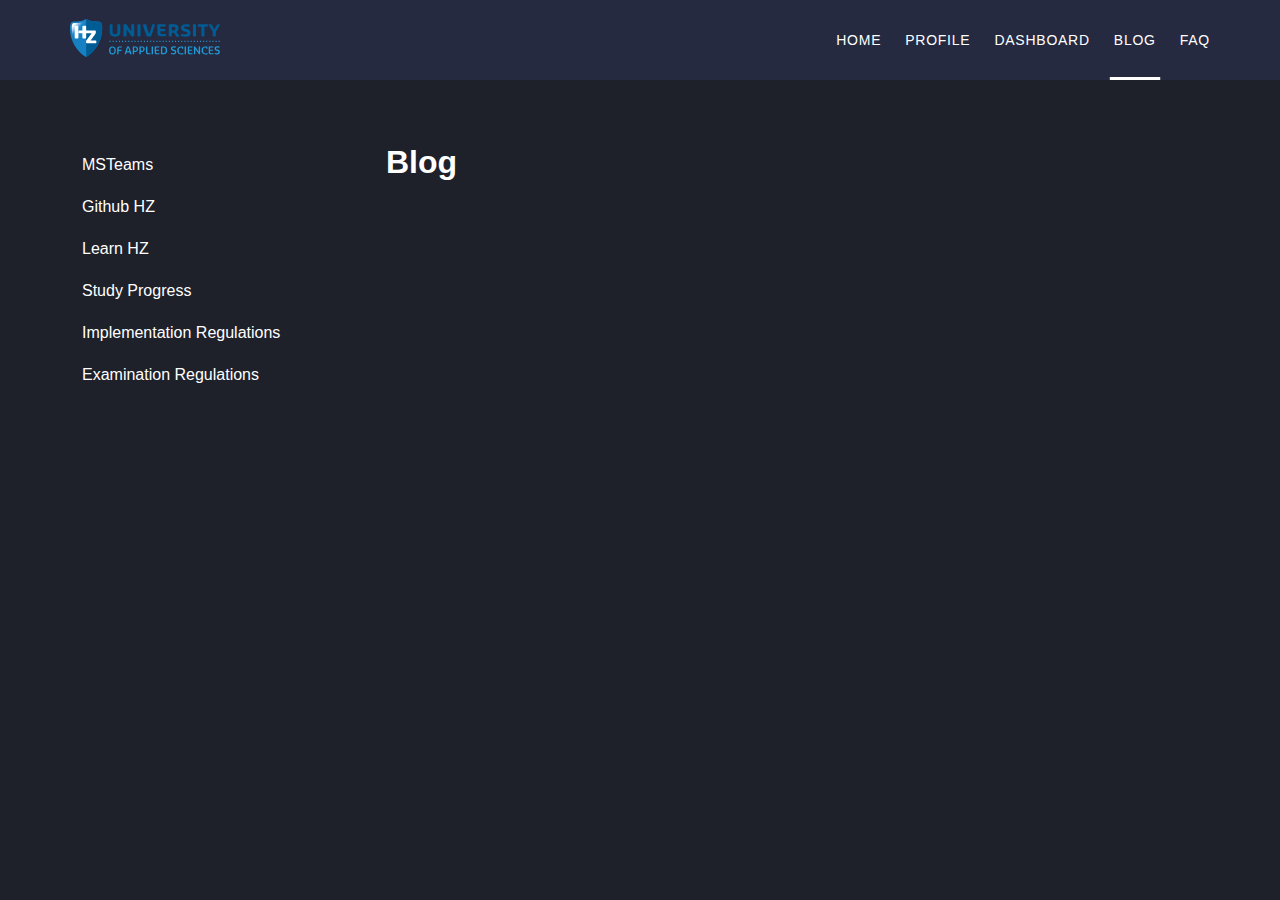
==== blog.html @ b8dc3a99 "Created Sidebar" ====
<!DOCTYPE html>
<html lang="en">
  <head>
    <meta charset="UTF-8" />
    <meta http-equiv="X-UA-Compatible" content="IE=edge" />
    <meta name="viewport" content="width=device-width, initial-scale=1.0" />
    <link rel="stylesheet" href="style.css" />
    <title>Blog</title>
  </head>
  <body>
    <header class="section-header">
      <div class="flex align-center justify-between container">
        <a href="https://hz.nl/" class="logo" target="_blank"
          ><img
            src="./images/hz-logo.svg"
            alt="The logo of HZ university"
            class="logo__image"
        /></a>
        <nav class="nav">
          <ul class="nav__list flex align-center">
            <li class="nav__item">
              <a href="index.html" class="nav__link">Home</a>
            </li>
            <li class="nav__item">
              <a href="profile.html" class="nav__link">Profile</a>
            </li>
            <li class="nav__item">
              <a href="dashboard.html" class="nav__link">Dashboard</a>
            </li>
            <li class="nav__item">
              <a href="#!" class="nav__link current-page">Blog</a>
            </li>
            <li class="nav__item">
              <a href="faq.html" class="nav__link">FAQ</a>
            </li>
          </ul>
        </nav>
      </div>
    </header>
    <div class="container flex martop-header-height medium-gap">
      <main class="section-main">
        <h1>Blog</h1>
      </main>
      <aside class="section-aside">
        <ul class="sidebar">
          <li>
            <a
              href="https://teams.microsoft.com/_?culture=en-us&country=WW&lm=deeplink&lmsrc=homePageWeb&cmpid=WebSignIn#/school/teams-grid/General?ctx=teamsGrid"
              target="_blank"
              class="sidebar__link"
              >MSTeams</a
            >
          </li>
          <li>
            <a
              href="https://github.com/HZ-HBO-ICT"
              target="_blank"
              class="sidebar__link"
              >Github HZ</a
            >
          </li>
          <li>
            <a
              href="https://learn.hz.nl/my/"
              target="_blank"
              class="sidebar__link"
              >Learn HZ</a
            >
          </li>
          <li>
            <a
              href="https://hz.osiris-student.nl/#/home"
              target="_blank"
              class="sidebar__link"
              >Study Progress</a
            >
          </li>
          <li>
            <a
              href="https://glaze-donut-5a5.notion.site/Assignment-Specification-661c5ac5d7494328a58be61d00dd41e4"
              target="_blank"
              class="sidebar__link"
              >Implementation Regulations</a
            >
          </li>
          <li>
            <a
              href="https://hz.nl/uploads/documents/1.4-Over-de-HZ/1.4.3.-Regelingen-en-documenten/EN/6.-Regulations-Study-Programmes/CER-HZ-Bachelor-full-time-2022-2023-DEF-June-13.pdf"
              target="_blank"
              class="sidebar__link"
              >Examination Regulations</a
            >
          </li>
        </ul>
      </aside>
    </div>
  </body>
</html>
---- style.css ----
/* ************************************************* */
/* GENERAL */
/* ************************************************* */
:root {
  --header-height: 8rem;
  --gap-at-the-sides: 4.8rem;
  /* --header-background: hsl(232, 19%, 15%); */
  --body-background: hsl(230, 17%, 14%);
  --header-background: hsl(228, 28%, 20%);
  --text-grayish-blue: hsl(228, 34%, 66%);
  --text-white: hsl(0, 0%, 100%);
}

*,
*::before,
*::after {
  margin: 0;
  padding: 0;
  box-sizing: border-box;
}

html {
  font-size: 62.5%;
}

body {
  font-family: Arial, Helvetica, sans-serif;
  font-size: 1.6rem;
  font-weight: 500;
  background-color: var(--body-background);
  color: var(--text-white);
  min-height: calc(100vh - var(--header-height));
  width: 100%;
  padding: 0 var(--gap-at-the-sides);
}

ul {
  list-style: none;
}

.container {
  width: 100%;
  max-width: 114rem;
  margin: 0 auto;
}

.martop-header-height {
  margin-top: var(--header-height);
  padding-top: 6.4rem;
}

.flex {
  display: flex;
}

.align-center {
  align-items: center;
}

.justify-between {
  justify-content: space-between;
}

.medium-gap {
  gap: 3.6rem;
}

/* ************************************************* */
/* HEADER */
/* ************************************************* */

.section-header {
  width: 100%;
  padding: 0 var(--gap-at-the-sides);
  position: fixed;
  top: 0;
  left: 0;
  z-index: 9999;
  background-color: var(--header-background);
}

/* HZ Logo */
.logo {
  display: inline-block;
  width: 15rem;
}

.logo__image {
  width: 100%;
}

/* Navigation */

.nav__list {
  gap: 2.4rem;
}

/* .nav__item {
  height: 100%;
} */

.nav__link:link,
.nav__link:visited {
  display: inline-block;
  height: var(--header-height);
  text-decoration: none;
  text-transform: uppercase;
  letter-spacing: 0.75px;
  font-size: 1.4rem;
  position: relative;
  color: var(--text-white);
  display: flex;
  align-items: center;
}

.nav__link::before {
  content: "";
  width: 100%;
  height: 3px;
  position: absolute;
  bottom: 0;
  left: 0;
  transform: scaleX(0);
  transition: all 200ms ease-in;
}

.nav__link:hover::before {
  background-color: var(--text-white);
  transform: scaleX(1.2);
}

.nav__link.current-page::before {
  background-color: var(--text-white);
  transform: scaleX(1.2);
}

/* ************************************************* */
/* ASIDE */
/* ************************************************* */

.section-aside {
  flex: 0 0 28rem;
  order: -1;
}

.sidebar {
  display: flex;
  flex-direction: column;
}

.sidebar__link:link,
.sidebar__link:visited {
  display: block;
  position: relative;
  z-index: 10;
  padding: 1.2rem;
  color: var(--text-white);
  text-decoration: none;
  overflow: hidden;
  /* transition: all 0.1s ease-out; */
}

.sidebar__link::before {
  content: "";
  position: absolute;
  z-index: -1;
  top: 0;
  bottom: 0;
  left: 0;
  right: 0;
  background-color: var(--text-white);
  transform: skewX(-15deg) scale(1.2) translateX(-100%);
  transition: all 0.3s ease-in;
}

.sidebar__link:hover::before {
  transform: skewX(-15deg) scale(1.2) translateX(0);
}

.sidebar__link:hover,
.sidebar__link:active {
  color: var(--body-background);
}

/* ************************************************* */
/* MAIN */
/* ************************************************* */

.section-main {
  flex: 1;
}
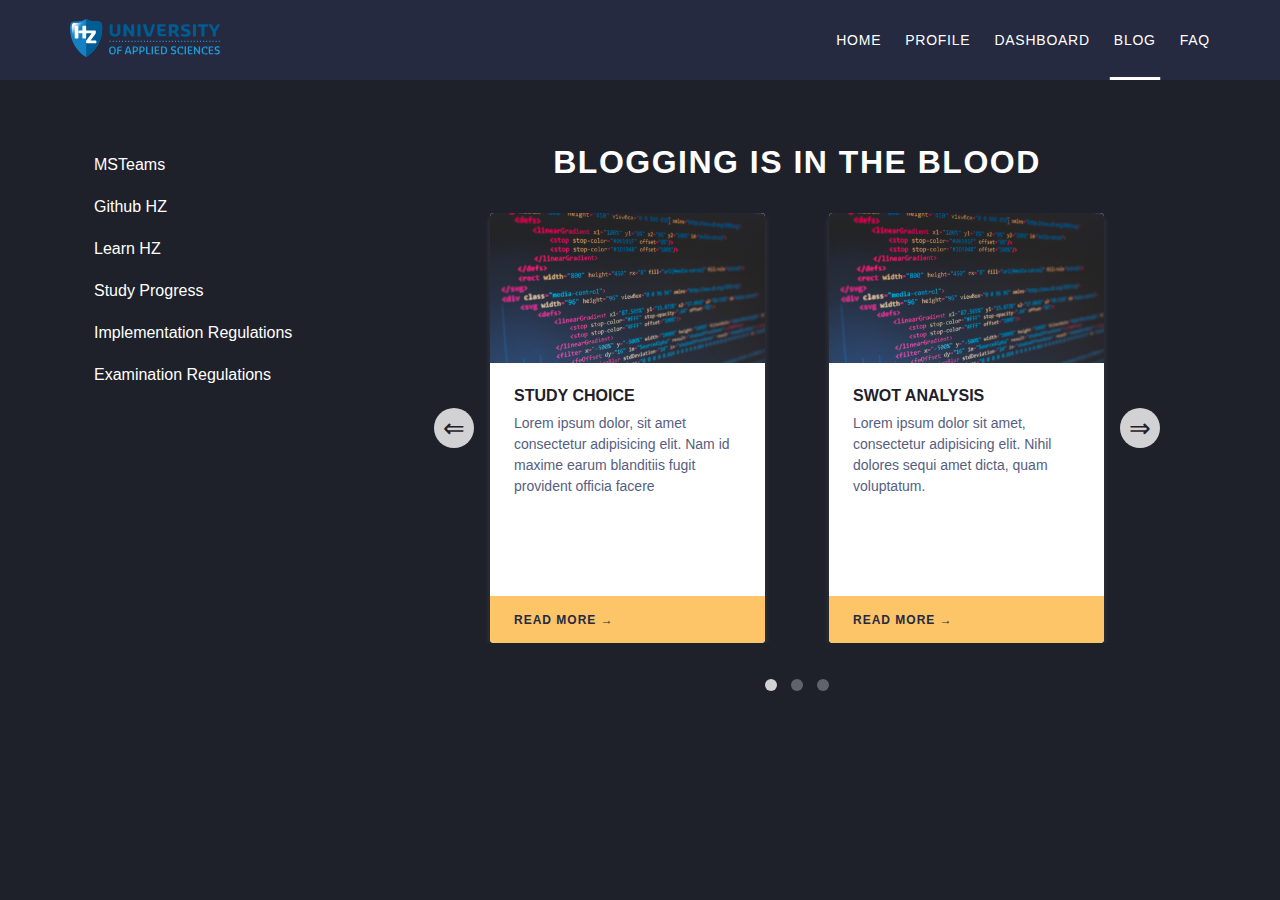
==== commit b17ca979: "Created Blog Page" ====
--- a/blog.html
+++ b/blog.html
@@ -39,7 +39,154 @@
     </header>
     <div class="container flex martop-header-height medium-gap">
       <main class="section-main">
-        <h1>Blog</h1>
+        <h1 class="blog-heading">Blogging is in the blood</h1>
+        <div class="post-outer-container">
+          <!-- Group 1 -->
+          <div class="post-group" id="group-1">
+            <a href="#group-3" class="arrow arrow--left">&lArr;</a>
+            <figure class="post">
+              <div class="post__image-container">
+                <img
+                  src="/images/coding.jpg"
+                  alt="A picture of HTML markup"
+                  class="post__image"
+                />
+              </div>
+              <div class="post__content">
+                <h3 class="post__heading">Study choice</h3>
+                <figcaption class="post__text">
+                  Lorem ipsum dolor, sit amet consectetur adipisicing elit. Nam
+                  id maxime earum blanditiis fugit provident officia facere
+                </figcaption>
+              </div>
+              <a href="posts/study-choice-post.html" class="cta-btn martop-auto"
+                >Read more &rarr;</a
+              >
+            </figure>
+            <figure class="post">
+              <div class="post__image-container">
+                <img
+                  src="/images/coding.jpg"
+                  alt="A picture of HTML markup"
+                  class="post__image"
+                />
+              </div>
+              <div class="post__content">
+                <h3 class="post__heading">SWOT analysis</h3>
+                <figcaption class="post__text">
+                  Lorem ipsum dolor sit amet, consectetur adipisicing elit.
+                  Nihil dolores sequi amet dicta, quam voluptatum.
+                </figcaption>
+              </div>
+              <a
+                href="posts/swot-analysis-post.html"
+                class="cta-btn martop-auto"
+                >Read more &rarr;</a
+              >
+            </figure>
+            <a href="#group-2" class="arrow arrow--right">&rArr;</a>
+          </div>
+          <!-- Group 2 -->
+          <div class="post-group" id="group-2">
+            <a href="#group-1" class="arrow arrow--left">&lArr;</a>
+            <figure class="post">
+              <div class="post__image-container">
+                <img
+                  src="/images/coding.jpg"
+                  alt="A picture of HTML markup"
+                  class="post__image"
+                />
+              </div>
+              <div class="post__content">
+                <h3 class="post__heading">Programming experience</h3>
+                <figcaption class="post__text">
+                  Lorem ipsum dolor sit amet consectetur adipisicing elit. Illum
+                  nemo rerum earum unde aperiam iusto et, ipsa maiores eum ut.
+                </figcaption>
+              </div>
+              <a
+                href="posts/programming-experience-post.html"
+                class="cta-btn martop-auto"
+                >Read more &rarr;</a
+              >
+            </figure>
+            <figure class="post">
+              <div class="post__image-container">
+                <img
+                  src="/images/coding.jpg"
+                  alt="A picture of HTML markup"
+                  class="post__image"
+                />
+              </div>
+              <div class="post__content">
+                <h3 class="post__heading">First feedback</h3>
+                <figcaption class="post__text">
+                  Lorem ipsum dolor sit amet consectetur adipisicing elit. Quis
+                  non porro esse ab reprehenderit quaerat eius rerum sapiente
+                  deserunt veritatis.
+                </figcaption>
+              </div>
+              <a
+                href="posts/first-feedback-post.html"
+                class="cta-btn martop-auto"
+                >Read more &rarr;</a
+              >
+            </figure>
+
+            <a href="#group-3" class="arrow arrow--right">&rArr;</a>
+          </div>
+          <!-- Group 3 -->
+          <div class="post-group" id="group-3">
+            <a href="#group-2" class="arrow arrow--left">&lArr;</a>
+            <figure class="post">
+              <div class="post__image-container">
+                <img
+                  src="/images/coding.jpg"
+                  alt="A picture of HTML markup"
+                  class="post__image"
+                />
+              </div>
+              <div class="post__content">
+                <h3 class="post__heading">Study choice</h3>
+                <figcaption class="post__text">
+                  Lorem ipsum dolor, sit amet consectetur adipisicing elit. Nam
+                  id maxime earum blanditiis fugit provident officia facere
+                  eligendi
+                </figcaption>
+              </div>
+              <a href="posts/study-choice-post.html" class="cta-btn martop-auto"
+                >Read more &rarr;</a
+              >
+            </figure>
+            <figure class="post">
+              <div class="post__image-container">
+                <img
+                  src="/images/coding.jpg"
+                  alt="A picture of HTML markup"
+                  class="post__image"
+                />
+              </div>
+              <div class="post__content">
+                <h3 class="post__heading">Study choice</h3>
+                <figcaption class="post__text">
+                  Lorem ipsum dolor, sit amet consectetur adipisicing elit. Nam
+                  id maxime earum blanditiis fugit provident officia facere
+                  eligendi
+                </figcaption>
+              </div>
+              <a href="posts/study-choice-post.html" class="cta-btn martop-auto"
+                >Read more &rarr;</a
+              >
+            </figure>
+
+            <a href="#group-1" class="arrow arrow--right">&rArr;</a>
+          </div>
+          <div class="dot-container">
+            <a href="#group-1" class="dot"></a>
+            <a href="#group-2" class="dot"></a>
+            <a href="#group-3" class="dot"></a>
+          </div>
+        </div>
       </main>
       <aside class="section-aside">
         <ul class="sidebar">
--- a/style.css
+++ b/style.css
@@ -4,13 +4,33 @@
 :root {
   --header-height: 8rem;
   --gap-at-the-sides: 4.8rem;
-  /* --header-background: hsl(232, 19%, 15%); */
+  --border-radius: 4px;
+  --orange: hsl(37, 97%, 70%);
   --body-background: hsl(230, 17%, 14%);
   --header-background: hsl(228, 28%, 20%);
-  --text-grayish-blue: hsl(228, 34%, 66%);
+  --text-grayish-blue: hsl(229, 20%, 42%);
   --text-white: hsl(0, 0%, 100%);
-}
-
+  --box-shadow-alpha: hsla(0, 100%, 100%, 0.125);
+  --dot-inactive: hsla(0, 100%, 100%, 0.3);
+  --dot-active: hsla(0, 100%, 100%, 0.8);
+}
+
+/* Scrollbar */
+::-webkit-scrollbar {
+  width: 8px;
+}
+
+::-webkit-scrollbar-track {
+  background-color: transparent;
+}
+
+::-webkit-scrollbar-thumb {
+  background-color: var(--text-white);
+  border-radius: 100px;
+}
+/* END: Scrollbar */
+
+/* RESET */
 *,
 *::before,
 *::after {
@@ -27,6 +47,7 @@
   font-family: Arial, Helvetica, sans-serif;
   font-size: 1.6rem;
   font-weight: 500;
+  /* overflow-x: hidden; */
   background-color: var(--body-background);
   color: var(--text-white);
   min-height: calc(100vh - var(--header-height));
@@ -38,6 +59,8 @@
   list-style: none;
 }
 
+/* HELPER CLASSES */
+
 .container {
   width: 100%;
   max-width: 114rem;
@@ -49,6 +72,10 @@
   padding-top: 6.4rem;
 }
 
+.martop-auto {
+  margin-top: auto;
+}
+
 .flex {
   display: flex;
 }
@@ -62,7 +89,28 @@
 }
 
 .medium-gap {
-  gap: 3.6rem;
+  gap: 6.4rem;
+}
+
+.cta-btn:link,
+.cta-btn:visited {
+  display: block;
+  padding: 1.6rem 2.4rem;
+  text-transform: uppercase;
+  text-decoration: none;
+  font-size: 1.2rem;
+  font-weight: 700;
+  letter-spacing: 1px;
+  color: var(--header-background);
+  background-color: var(--orange);
+  border-top: 1px solid var(--orange);
+  transition: all 0.1s ease-in-out;
+}
+
+.cta-btn:hover,
+.cta-btn:active {
+  background-color: transparent;
+  border-top: 1px solid var(--header-background);
 }
 
 /* ************************************************* */
@@ -139,7 +187,7 @@
 /* ************************************************* */
 
 .section-aside {
-  flex: 0 0 28rem;
+  flex: 0 0 25rem;
   order: -1;
 }
 
@@ -154,10 +202,15 @@
   position: relative;
   z-index: 10;
   padding: 1.2rem;
+  padding-left: 2.4rem;
   color: var(--text-white);
   text-decoration: none;
   overflow: hidden;
-  /* transition: all 0.1s ease-out; */
+}
+
+.sidebar__link:hover,
+.sidebar__link:active {
+  color: var(--body-background);
 }
 
 .sidebar__link::before {
@@ -169,23 +222,315 @@
   left: 0;
   right: 0;
   background-color: var(--text-white);
-  transform: skewX(-15deg) scale(1.2) translateX(-100%);
-  transition: all 0.3s ease-in;
+  transform: skewX(-25deg) scale(1.2) translateX(-100%);
+  transition: all 0.35s ease-in;
 }
 
 .sidebar__link:hover::before {
-  transform: skewX(-15deg) scale(1.2) translateX(0);
-}
-
-.sidebar__link:hover,
-.sidebar__link:active {
+  transform: skewX(-25deg) scale(1.2) translateX(0);
+}
+
+/* ************************************************* */
+/* MAIN */
+/* ************************************************* */
+
+.section-main {
+  --section-gap: 3.2rem;
+  flex: 1;
+  display: flex;
+  flex-direction: column;
+  gap: var(--section-gap);
+  position: relative;
+  /* overflow-x: hidden; */
+}
+
+/* Profile */
+.image-container {
+  width: 15rem;
+  aspect-ratio: 1;
+  border-radius: 50%;
+  overflow: hidden;
+  outline: 2px solid var(--text-white);
+  margin-bottom: calc(var(--section-gap) + 1.6rem);
+  align-self: center;
+}
+
+.image {
+  width: 100%;
+  height: 100%;
+  object-fit: cover;
+  object-position: top center;
+}
+
+.information {
+  padding-left: 3.6rem;
+}
+
+.information__heading {
+  font-size: 1.8rem;
+  font-weight: 700;
+  text-transform: uppercase;
+  text-decoration: underline;
+  letter-spacing: 1px;
+  margin-bottom: 1.2rem;
+}
+
+.information__list {
+  display: flex;
+  flex-direction: column;
+  align-items: flex-start;
+  gap: 5px;
+}
+
+.information__item {
+  display: inline-block;
+  padding-left: 1.6rem;
+  position: relative;
+}
+
+.information__item::before {
+  content: "";
+  position: absolute;
+  top: 50%;
+  left: 0;
+  transform: translateY(-50%);
+  width: 0;
+  height: 0;
+  border: 4px solid transparent;
+  border-left: 6px solid var(--text-grayish-blue);
+}
+/* END: Profile */
+
+/* FAQ */
+.faq-container {
+  background-color: var(--text-white);
+  border-radius: var(--border-radius);
+  padding: 3.2rem 4.8rem;
   color: var(--body-background);
-}
-
-/* ************************************************* */
-/* MAIN */
-/* ************************************************* */
-
-.section-main {
-  flex: 1;
-}
+  box-shadow: 0 2px 4px var(--box-shadow-alpha);
+}
+
+.faq-heading {
+  font-size: 4.2rem;
+  margin-bottom: 1.2rem;
+}
+
+.faq {
+  padding: 2.4rem 0;
+  border-bottom: 1px solid var(--text-grayish-blue);
+}
+
+.faq__question {
+  display: flex;
+  align-items: center;
+  justify-content: space-between;
+  cursor: pointer;
+  font-size: 1.8rem;
+  font-weight: 700;
+  transition: all 0.15s;
+}
+
+.faq__question:hover {
+  color: var(--orange);
+}
+
+.faq__question:hover .faq__arrow path {
+  stroke: var(--orange);
+}
+
+.faq__content {
+  opacity: 0;
+  visibility: hidden;
+  display: none;
+  line-height: 1.3;
+  letter-spacing: 0.5px;
+  font-size: 1.4rem;
+  margin-top: 1.2rem;
+}
+
+.faq__toggle {
+  display: none;
+}
+
+.faq__toggle:checked ~ .faq__content {
+  display: block;
+  animation: open 0.2s ease-out forwards;
+}
+
+.faq__arrow {
+  transform: rotate(0);
+  transition: all 0.1s ease-out;
+}
+
+.faq__toggle:checked + .faq__question .faq__arrow {
+  transform: rotate(180deg);
+}
+
+@keyframes open {
+  1% {
+    opacity: 0;
+    visibility: visible;
+  }
+
+  100% {
+    opacity: 1;
+    visibility: visible;
+  }
+}
+/* END: FAQ */
+
+/* Blog */
+
+.blog-heading {
+  align-self: center;
+  text-transform: uppercase;
+  letter-spacing: 1.5px;
+  font-size: 3.2rem;
+  font-weight: 700;
+}
+
+.post-outer-container {
+  display: grid;
+  grid-auto-flow: column;
+  grid-auto-columns: 100%;
+  overflow-x: hidden;
+  scroll-behavior: smooth;
+}
+
+.post-group {
+  display: grid;
+  grid-auto-flow: column;
+  justify-content: center;
+  gap: 6.4rem;
+  overflow-x: auto;
+  position: relative;
+}
+
+.post {
+  flex-shrink: 0;
+  display: flex;
+  flex-direction: column;
+  width: 27.5rem;
+  height: 43rem;
+  background-color: var(--text-white);
+  color: var(--body-background);
+  border-radius: var(--border-radius);
+  overflow: hidden;
+  box-shadow: 0 4px 6px var(--box-shadow-alpha);
+  /* margin-bottom: 4rem; */
+}
+
+.post__image-container {
+  height: 15rem;
+  overflow: hidden;
+}
+
+.post__image {
+  width: 100%;
+  object-fit: cover;
+}
+
+.post__content {
+  padding: 2.4rem;
+}
+
+.post__heading {
+  font-weight: 600;
+  font-size: 1.6rem;
+  text-transform: uppercase;
+  margin-bottom: 0.8rem;
+}
+
+.post__text {
+  line-height: 1.5;
+  font-size: 1.4rem;
+  color: var(--text-grayish-blue);
+}
+
+/* Arrow */
+
+.arrow:link,
+.arrow:visited {
+  width: 4rem;
+  height: 4rem;
+  border-radius: 50%;
+  border: 2px solid transparent;
+  background-color: hsla(0, 100%, 100%, 0.8);
+  color: var(--body-background);
+  text-decoration: none;
+  font-size: 2.6rem;
+  display: flex;
+  align-items: center;
+  justify-content: center;
+  transition: all 0.1s ease-in-out;
+  position: absolute;
+  top: 50%;
+  transform: translateY(-50%);
+  z-index: 10;
+}
+
+.arrow:hover,
+.arrow:active {
+  border: 2px solid var(--text-white);
+  background-color: transparent;
+  color: var(--text-white);
+}
+
+.arrow--left {
+  left: 6%;
+}
+
+.arrow--right {
+  right: 6%;
+}
+
+/* Dot */
+
+.dot-container {
+  position: absolute;
+  left: 50%;
+  bottom: -4.8rem;
+  transform: translateX(-50%);
+  display: flex;
+  gap: 1.4rem;
+}
+
+.dot:link,
+.dot:visited {
+  display: block;
+  text-decoration: none;
+  width: 1.2rem;
+  aspect-ratio: 1;
+  border-radius: 50%;
+  background-color: var(--dot-inactive);
+  transition: all 0.2s ease-out;
+}
+
+.dot:hover,
+.dot:active {
+  background-color: var(--dot-active);
+}
+
+/* Make the right dot highlight */
+
+.post-outer-container:has(.post-group:target) .dot:nth-child(1) {
+  background-color: var(--dot-inactive);
+}
+
+.dot:nth-child(1) {
+  background-color: var(--dot-active);
+}
+
+.post-group:nth-child(1):target ~ .dot-container > .dot:nth-child(1) {
+  background-color: var(--dot-active);
+}
+
+.post-group:nth-child(2):target ~ .dot-container > .dot:nth-child(2) {
+  background-color: var(--dot-active);
+}
+
+.post-group:nth-child(3):target ~ .dot-container > .dot:nth-child(3) {
+  background-color: var(--dot-active);
+}
+
+/* END: Blog */
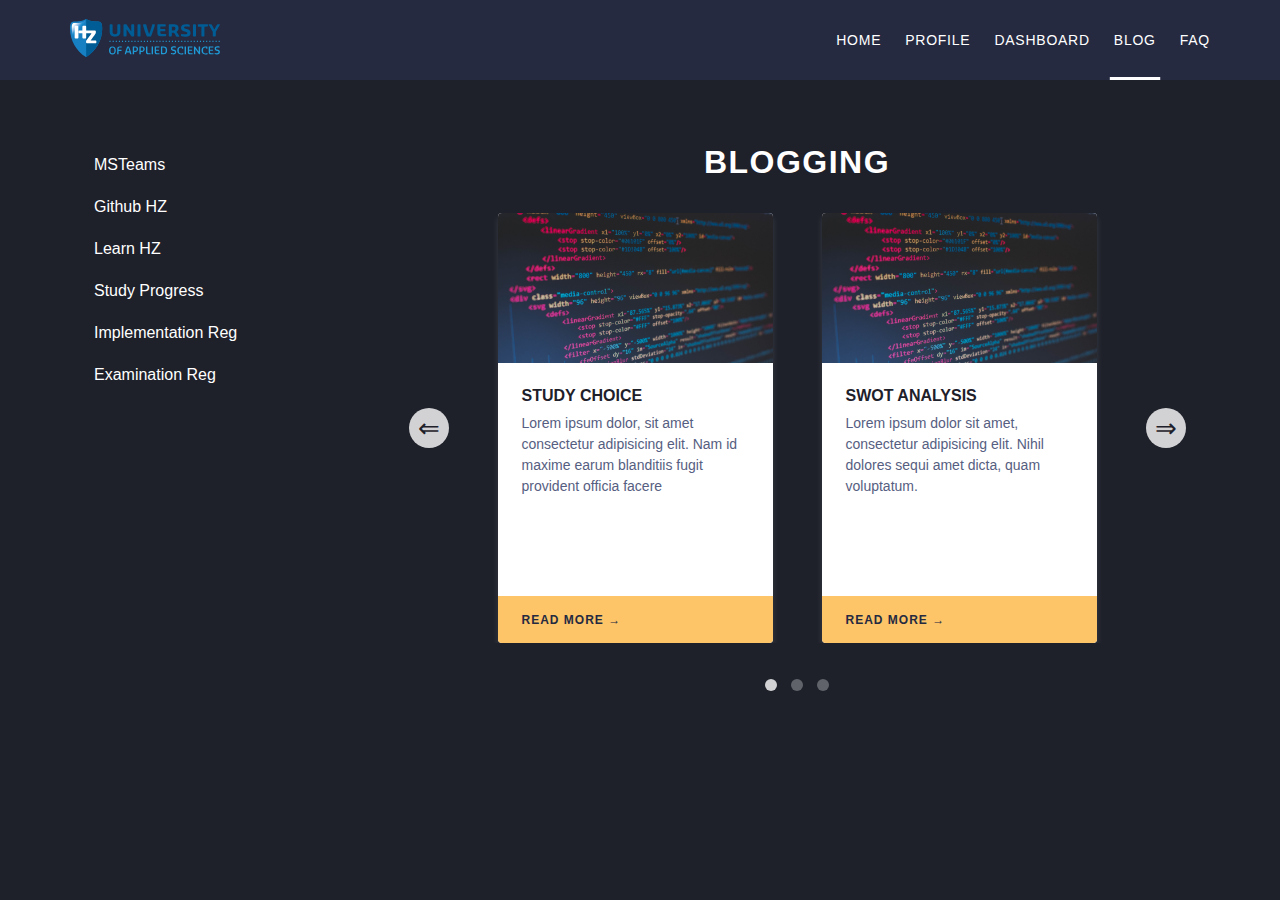
==== commit 134b0ccf: "Created responsive layout" ====
--- a/blog.html
+++ b/blog.html
@@ -8,15 +8,43 @@
     <title>Blog</title>
   </head>
   <body>
+    <input type="checkbox" id="hamburger-menu" class="hamburger-menu" />
+    <label for="hamburger-menu" class="hamburger-icon">
+      <span></span>
+      <span></span>
+      <span></span>
+    </label>
+    <div class="overlay"></div>
+    <nav class="nav nav--mobile">
+      <ul class="nav__list">
+        <li class="nav__item">
+          <a href="index.html" class="nav__link">Home</a>
+        </li>
+        <li class="nav__item">
+          <a href="profile.html" class="nav__link">Profile</a>
+        </li>
+        <li class="nav__item">
+          <a href="dashboard.html" class="nav__link">Dashboard</a>
+        </li>
+        <li class="nav__item">
+          <a href="#!" class="nav__link current-page">Blog</a>
+        </li>
+        <li class="nav__item">
+          <a href="faq.html" class="nav__link">FAQ</a>
+        </li>
+      </ul>
+    </nav>
     <header class="section-header">
-      <div class="flex align-center justify-between container">
+      <div
+        class="flex align-center justify-between container height-for-header"
+      >
         <a href="https://hz.nl/" class="logo" target="_blank"
           ><img
             src="./images/hz-logo.svg"
             alt="The logo of HZ university"
             class="logo__image"
         /></a>
-        <nav class="nav">
+        <nav class="nav nav--desktop">
           <ul class="nav__list flex align-center">
             <li class="nav__item">
               <a href="index.html" class="nav__link">Home</a>
@@ -37,10 +65,10 @@
         </nav>
       </div>
     </header>
-    <div class="container flex martop-header-height medium-gap">
+    <div class="container flex martop-header-height medium-gap flex-column">
       <main class="section-main">
-        <h1 class="blog-heading">Blogging is in the blood</h1>
-        <div class="post-outer-container">
+        <h1 class="blog-heading">Blogging</h1>
+        <div class="post-outer-container post-outer-container--desktop">
           <!-- Group 1 -->
           <div class="post-group" id="group-1">
             <a href="#group-3" class="arrow arrow--left">&lArr;</a>
@@ -187,10 +215,126 @@
             <a href="#group-3" class="dot"></a>
           </div>
         </div>
+        <!-- MOBILE -->
+        <div class="post-outer-container post-outer-container--mobile">
+          <!-- Group 1 -->
+          <div class="post-group" id="group-1-mobile">
+            <a href="#group-4-mobile" class="arrow arrow--left">&lArr;</a>
+            <figure class="post">
+              <div class="post__image-container">
+                <img
+                  src="/images/coding.jpg"
+                  alt="A picture of HTML markup"
+                  class="post__image"
+                />
+              </div>
+              <div class="post__content">
+                <h3 class="post__heading">Study choice</h3>
+                <figcaption class="post__text">
+                  Lorem ipsum dolor, sit amet consectetur adipisicing elit. Nam
+                  id maxime earum blanditiis fugit provident officia facere
+                </figcaption>
+              </div>
+              <a href="posts/study-choice-post.html" class="cta-btn martop-auto"
+                >Read more &rarr;</a
+              >
+            </figure>
+
+            <a href="#group-2-mobile" class="arrow arrow--right">&rArr;</a>
+          </div>
+          <!-- Group 2 -->
+          <div class="post-group" id="group-2-mobile">
+            <a href="#group-1-mobile" class="arrow arrow--left">&lArr;</a>
+            <figure class="post">
+              <div class="post__image-container">
+                <img
+                  src="/images/coding.jpg"
+                  alt="A picture of HTML markup"
+                  class="post__image"
+                />
+              </div>
+              <div class="post__content">
+                <h3 class="post__heading">SWOT analysis</h3>
+                <figcaption class="post__text">
+                  Lorem ipsum dolor sit amet, consectetur adipisicing elit.
+                  Nihil dolores sequi amet dicta, quam voluptatum.
+                </figcaption>
+              </div>
+              <a
+                href="posts/swot-analysis-post.html"
+                class="cta-btn martop-auto"
+                >Read more &rarr;</a
+              >
+            </figure>
+
+            <a href="#group-3-mobile" class="arrow arrow--right">&rArr;</a>
+          </div>
+          <!-- Group 3 -->
+          <div class="post-group" id="group-3-mobile">
+            <a href="#group-2-mobile" class="arrow arrow--left">&lArr;</a>
+            <figure class="post">
+              <div class="post__image-container">
+                <img
+                  src="/images/coding.jpg"
+                  alt="A picture of HTML markup"
+                  class="post__image"
+                />
+              </div>
+              <div class="post__content">
+                <h3 class="post__heading">Programming experience</h3>
+                <figcaption class="post__text">
+                  Lorem ipsum dolor sit amet consectetur adipisicing elit. Illum
+                  nemo rerum earum unde aperiam iusto et, ipsa maiores eum ut.
+                </figcaption>
+              </div>
+              <a
+                href="posts/programming-experience-post.html"
+                class="cta-btn martop-auto"
+                >Read more &rarr;</a
+              >
+            </figure>
+
+            <a href="#group-4-mobile" class="arrow arrow--right">&rArr;</a>
+          </div>
+          <!-- Group 4 -->
+          <div class="post-group" id="group-4-mobile">
+            <a href="#group-3-mobile" class="arrow arrow--left">&lArr;</a>
+            <figure class="post">
+              <div class="post__image-container">
+                <img
+                  src="/images/coding.jpg"
+                  alt="A picture of HTML markup"
+                  class="post__image"
+                />
+              </div>
+              <div class="post__content">
+                <h3 class="post__heading">First feedback</h3>
+                <figcaption class="post__text">
+                  Lorem ipsum dolor sit amet consectetur adipisicing elit. Quis
+                  non porro esse ab reprehenderit quaerat eius rerum sapiente
+                  deserunt veritatis.
+                </figcaption>
+              </div>
+              <a
+                href="posts/first-feedback-post.html"
+                class="cta-btn martop-auto"
+                >Read more &rarr;</a
+              >
+            </figure>
+
+            <a href="#group-1-mobile" class="arrow arrow--right">&rArr;</a>
+          </div>
+          <div class="dot-container">
+            <a href="#group-1-mobile" class="dot"></a>
+            <a href="#group-2-mobile" class="dot"></a>
+            <a href="#group-3-mobile" class="dot"></a>
+            <a href="#group-4-mobile" class="dot"></a>
+          </div>
+        </div>
       </main>
       <aside class="section-aside">
         <ul class="sidebar">
-          <li>
+          <li class="sidebar__item">
             <a
               href="https://teams.microsoft.com/_?culture=en-us&country=WW&lm=deeplink&lmsrc=homePageWeb&cmpid=WebSignIn#/school/teams-grid/General?ctx=teamsGrid"
               target="_blank"
@@ -198,7 +342,7 @@
               >MSTeams</a
             >
           </li>
-          <li>
+          <li class="sidebar__item">
             <a
               href="https://github.com/HZ-HBO-ICT"
               target="_blank"
@@ -206,7 +350,7 @@
               >Github HZ</a
             >
           </li>
-          <li>
+          <li class="sidebar__item">
             <a
               href="https://learn.hz.nl/my/"
               target="_blank"
@@ -214,7 +358,7 @@
               >Learn HZ</a
             >
           </li>
-          <li>
+          <li class="sidebar__item">
             <a
               href="https://hz.osiris-student.nl/#/home"
               target="_blank"
@@ -222,20 +366,20 @@
               >Study Progress</a
             >
           </li>
-          <li>
+          <li class="sidebar__item">
             <a
               href="https://glaze-donut-5a5.notion.site/Assignment-Specification-661c5ac5d7494328a58be61d00dd41e4"
               target="_blank"
               class="sidebar__link"
-              >Implementation Regulations</a
-            >
-          </li>
-          <li>
+              >Implementation Reg</a
+            >
+          </li>
+          <li class="sidebar__item">
             <a
               href="https://hz.nl/uploads/documents/1.4-Over-de-HZ/1.4.3.-Regelingen-en-documenten/EN/6.-Regulations-Study-Programmes/CER-HZ-Bachelor-full-time-2022-2023-DEF-June-13.pdf"
               target="_blank"
               class="sidebar__link"
-              >Examination Regulations</a
+              >Examination Reg</a
             >
           </li>
         </ul>
--- a/style.css
+++ b/style.css
@@ -47,7 +47,7 @@
   font-family: Arial, Helvetica, sans-serif;
   font-size: 1.6rem;
   font-weight: 500;
-  /* overflow-x: hidden; */
+  overflow-x: hidden;
   background-color: var(--body-background);
   color: var(--text-white);
   min-height: calc(100vh - var(--header-height));
@@ -65,6 +65,10 @@
   width: 100%;
   max-width: 114rem;
   margin: 0 auto;
+}
+
+.height-for-header {
+  height: var(--header-height);
 }
 
 .martop-header-height {
@@ -117,13 +121,23 @@
 /* HEADER */
 /* ************************************************* */
 
+/* Overlay */
+.overlay {
+  display: none;
+}
+
+/* Hamburger Menu */
+.hamburger-menu {
+  display: none;
+}
+
 .section-header {
   width: 100%;
   padding: 0 var(--gap-at-the-sides);
   position: fixed;
   top: 0;
   left: 0;
-  z-index: 9999;
+  z-index: 4999;
   background-color: var(--header-background);
 }
 
@@ -138,6 +152,10 @@
 }
 
 /* Navigation */
+
+.nav--mobile {
+  display: none;
+}
 
 .nav__list {
   gap: 2.4rem;
@@ -206,6 +224,7 @@
   color: var(--text-white);
   text-decoration: none;
   overflow: hidden;
+  transition-delay: 140ms;
 }
 
 .sidebar__link:hover,
@@ -222,12 +241,12 @@
   left: 0;
   right: 0;
   background-color: var(--text-white);
-  transform: skewX(-25deg) scale(1.2) translateX(-100%);
+  transform: skewX(-25deg) scale(1.4) translateX(-100%);
   transition: all 0.35s ease-in;
 }
 
 .sidebar__link:hover::before {
-  transform: skewX(-25deg) scale(1.2) translateX(0);
+  transform: skewX(-25deg) scale(1.4) translateX(0);
 }
 
 /* ************************************************* */
@@ -286,6 +305,7 @@
   display: inline-block;
   padding-left: 1.6rem;
   position: relative;
+  line-height: 1.4;
 }
 
 .information__item::before {
@@ -339,8 +359,6 @@
 }
 
 .faq__content {
-  opacity: 0;
-  visibility: hidden;
   display: none;
   line-height: 1.3;
   letter-spacing: 0.5px;
@@ -348,16 +366,22 @@
   margin-top: 1.2rem;
 }
 
+.faq__text {
+  width: 80%;
+  line-height: 1.6;
+  letter-spacing: 0.5px;
+}
+
 .faq__toggle {
   display: none;
 }
 
 .faq__toggle:checked ~ .faq__content {
   display: block;
-  animation: open 0.2s ease-out forwards;
 }
 
 .faq__arrow {
+  display: inline;
   transform: rotate(0);
   transition: all 0.1s ease-out;
 }
@@ -366,17 +390,6 @@
   transform: rotate(180deg);
 }
 
-@keyframes open {
-  1% {
-    opacity: 0;
-    visibility: visible;
-  }
-
-  100% {
-    opacity: 1;
-    visibility: visible;
-  }
-}
 /* END: FAQ */
 
 /* Blog */
@@ -395,13 +408,15 @@
   grid-auto-columns: 100%;
   overflow-x: hidden;
   scroll-behavior: smooth;
+  /* position: relative; */
 }
 
 .post-group {
   display: grid;
   grid-auto-flow: column;
-  justify-content: center;
-  gap: 6.4rem;
+  justify-content: space-around;
+  align-items: center;
+  /* gap: 6.4rem; */
   overflow-x: auto;
   position: relative;
 }
@@ -463,10 +478,6 @@
   align-items: center;
   justify-content: center;
   transition: all 0.1s ease-in-out;
-  position: absolute;
-  top: 50%;
-  transform: translateY(-50%);
-  z-index: 10;
 }
 
 .arrow:hover,
@@ -474,14 +485,6 @@
   border: 2px solid var(--text-white);
   background-color: transparent;
   color: var(--text-white);
-}
-
-.arrow--left {
-  left: 6%;
-}
-
-.arrow--right {
-  right: 6%;
 }
 
 /* Dot */
@@ -533,4 +536,454 @@
   background-color: var(--dot-active);
 }
 
+.post-outer-container--mobile {
+  display: none;
+}
+
 /* END: Blog */
+
+/* ************************************************* */
+/* RESPONSIVENESS */
+/* ************************************************* */
+
+@media (max-width: 73.75em) {
+  /* 1180px */
+  html {
+    font-size: 56.25%;
+  }
+}
+
+@media (max-width: 66.25em) {
+  /* 1060px */
+  /* ************************************************* */
+  /* GENERAL */
+  html {
+    font-size: 62.5%;
+  }
+
+  .flex-column {
+    flex-direction: column;
+  }
+
+  .container {
+    max-width: 85%;
+  }
+
+  /* ************************************************* */
+  /* MAIN */
+  /* ************************************************* */
+  /* Profile */
+  .image-container {
+    width: 25rem;
+  }
+
+  .information__heading {
+    font-size: 2.4rem;
+    margin-bottom: 2.4rem;
+  }
+
+  .information__list {
+    margin-bottom: 3.2rem;
+  }
+
+  .information__item {
+    font-size: 1.8rem;
+    line-height: 1.2;
+  }
+
+  .information__item::before {
+    border: 3px solid transparent;
+    border-left: 6px solid var(--text-grayish-blue);
+  }
+  /* END: Profile */
+
+  /* ************************************************* */
+  /* ASIDE */
+  /* ************************************************* */
+  .section-aside {
+    order: 1;
+    flex: none;
+    position: relative;
+    background-color: var(--text-white);
+    outline: 2px solid var(--text-white);
+  }
+
+  .section-aside::before,
+  .section-aside::after {
+    content: "";
+    width: 100%;
+    height: 100%;
+    display: block;
+    position: absolute;
+    bottom: 0;
+    background-color: var(--text-white);
+  }
+
+  .section-aside::before {
+    outline: 2px solid var(--text-white);
+    left: 0;
+    transform: translateX(-100%);
+  }
+  .section-aside::after {
+    outline: 2px solid var(--text-white);
+    right: 0;
+    transform: translateX(100%);
+  }
+
+  .sidebar {
+    flex-direction: row;
+    flex-wrap: wrap;
+  }
+
+  .sidebar__item {
+    flex-shrink: 1;
+    flex-grow: 1;
+    flex-basis: calc(100% / 3);
+  }
+
+  .sidebar__link:link,
+  .sidebar__link:visited {
+    padding: 2rem;
+    padding-left: 2.4rem;
+    color: var(--body-background);
+    transition: box-shadow 0.2s ease-in-out;
+    transition-delay: 150ms;
+  }
+
+  .sidebar__link:hover,
+  .sidebar__link:active {
+    color: var(--text-white);
+    box-shadow: 0 4px 8px 0 rgb(0 0 0 / 35%);
+  }
+
+  .sidebar__link::before {
+    background-color: var(--body-background);
+  }
+}
+
+@media (max-width: 56.25em) {
+  /* 900px */
+  /* FAQ */
+  .faq__text {
+    width: 90%;
+  }
+  /* END: FAQ */
+
+  /* Blog */
+  .post-outer-container--desktop {
+    display: none;
+  }
+
+  .post-outer-container--mobile {
+    display: grid;
+  }
+
+  .post-group {
+    justify-content: center;
+    gap: 3.2rem;
+  }
+
+  .post-group:nth-child(4):target ~ .dot-container > .dot:nth-child(4) {
+    background-color: var(--dot-active);
+  }
+  /* END: Blog */
+}
+
+@media (max-width: 50em) {
+  /* 800px */
+  /* GENERAL */
+  html {
+    font-size: 56.25%;
+  }
+
+  .container {
+    max-width: 100%;
+  }
+
+  /* FAQ */
+  .faq__text {
+    width: 80%;
+  }
+  /* END: FAQ */
+}
+
+@media (max-width: 42.5em) {
+  /* 680px */
+
+  /* GENERAL */
+  html {
+    font-size: 50%;
+  }
+
+  /* Profile */
+  .image-container {
+    width: 20rem;
+  }
+
+  .information__heading {
+    font-size: 1.8rem;
+    margin-bottom: 1.2rem;
+  }
+
+  .information__list {
+    font-size: 1.6rem;
+    margin-bottom: 0;
+  }
+  /* END: Profile */
+
+  /* FAQ */
+  .faq__text {
+    width: 90%;
+  }
+  /* END: FAQ */
+}
+
+@media (max-width: 34.375em) {
+  /* 550px */
+
+  /* ***************************************** */
+  /* HEADER */
+  /* ***************************************** */
+
+  /* Hamburger Icon */
+
+  .hamburger-icon {
+    display: block;
+    width: 4rem;
+    aspect-ratio: 1;
+    border-radius: var(--border-radius);
+    position: fixed;
+    z-index: 99999;
+    overflow: hidden;
+    top: 0;
+    right: var(--gap-at-the-sides);
+    transform: translateY(50%);
+    cursor: pointer;
+  }
+
+  .hamburger-icon span {
+    display: block;
+    height: 2px;
+    background-color: var(--text-white);
+    transition: all 0.2s ease-in;
+    border-radius: var(--border-radius);
+    position: absolute;
+    top: 50%;
+    left: 2px;
+    transform: translateY(-50%);
+  }
+
+  .hamburger-icon span:nth-child(1) {
+    width: 40%;
+    transform: translateY(-7px);
+  }
+  .hamburger-icon span:nth-child(2) {
+    width: 80%;
+  }
+  .hamburger-icon span:nth-child(3) {
+    width: 60%;
+    transform: translateY(5px);
+  }
+
+  .hamburger-menu:checked + .hamburger-icon span:nth-child(1) {
+    width: 70%;
+    transform: translateY(-50%) rotate(225deg);
+    background-color: var(--body-background);
+  }
+  .hamburger-menu:checked + .hamburger-icon span:nth-child(2) {
+    transform: translateY(-50%) translateX(120%);
+    opacity: 0;
+  }
+  .hamburger-menu:checked + .hamburger-icon span:nth-child(3) {
+    width: 70%;
+    transform: translateY(-50%) rotate(-225deg);
+    background-color: var(--body-background);
+  }
+  /* END: Hamburger Icon */
+
+  /* Overlay */
+  .overlay {
+    display: block;
+    position: fixed;
+    width: 100%;
+    height: 100%;
+    top: 0;
+    left: 0;
+    background-color: var(--text-white);
+    z-index: 9999;
+    transform: translateY(-100%);
+    transition: all 0.2s ease-in-out;
+    opacity: 0;
+    visibility: hidden;
+    pointer-events: none;
+  }
+
+  .hamburger-menu:checked ~ .overlay {
+    transform: translateY(0);
+    opacity: 1;
+    visibility: visible;
+  }
+
+  /* END: Overlay */
+
+  /* NAV */
+  .nav--desktop {
+    display: none;
+  }
+
+  .nav--mobile {
+    position: fixed;
+    height: 100%;
+    width: 100%;
+    top: 0;
+    left: 0;
+    z-index: 49999;
+    display: flex;
+    align-items: center;
+    justify-content: center;
+    transform: translateX(-100%);
+  }
+
+  .hamburger-menu:checked ~ .nav--mobile {
+    transform: translate(0);
+  }
+
+  .nav__list {
+    width: 45%;
+  }
+
+  .nav__item {
+    --transition-duration: 0.2s;
+    transform: translateX(-250%);
+  }
+
+  .nav__item:nth-child(1) {
+    transition: transform var(--transition-duration) ease-in-out;
+  }
+
+  .nav__item:nth-child(2) {
+    transition: transform var(--transition-duration) ease-in-out
+      calc(var(--transition-duration) / 4);
+  }
+
+  .nav__item:nth-child(3) {
+    transition: transform var(--transition-duration) ease-in-out
+      calc(var(--transition-duration) / 3);
+  }
+
+  .nav__item:nth-child(4) {
+    transition: transform var(--transition-duration) ease-in-out
+      calc(var(--transition-duration) / 2);
+  }
+
+  .nav__item:nth-child(5) {
+    transition: transform var(--transition-duration) ease-in-out
+      calc(var(--transition-duration) / 1);
+  }
+
+  .hamburger-menu:checked ~ .nav--mobile .nav__item {
+    transform: translateX(0);
+  }
+
+  .nav__link:visited,
+  .nav__link:link {
+    height: calc(var(--header-height) * 0.75);
+    padding-left: 2.4rem;
+    font-size: 1.8rem;
+    color: var(--body-background);
+    transition: all 0.2s ease-in-out;
+  }
+
+  .nav__link:hover,
+  .nav__link:active {
+    background-color: var(--body-background);
+    color: var(--text-white);
+    box-shadow: 0 4px 8px 0 rgba(0, 0, 0, 0.35);
+  }
+
+  .nav__link::before {
+    display: none;
+  }
+
+  .nav__link.current-page {
+    background-color: var(--body-background);
+    color: var(--text-white);
+    box-shadow: 0 4px 8px 0 rgba(0, 0, 0, 0.35);
+  }
+
+  /* END: NAV */
+
+  /* ***************************************** */
+  /* MAIN */
+  /* ***************************************** */
+
+  /* FAQ */
+  .faq-container {
+    padding: 3.2rem;
+  }
+
+  .faq__text {
+    width: 95%;
+    letter-spacing: 0;
+  }
+  /* END: FAQ */
+}
+
+@media (max-width: 27.5em) {
+  /* 440px */
+
+  :root {
+    --gap-at-the-sides: 2.4rem;
+  }
+
+  /* FAQ */
+  .faq__text {
+    width: 95%;
+  }
+  /* END: FAQ */
+
+  /* Profile */
+  .image-container {
+    width: 15rem;
+    margin-bottom: 1rem;
+  }
+
+  .information {
+    padding-left: 0;
+  }
+  /* END: Profile */
+
+  /* Blog */
+  .section-main {
+    --section-gap: 5.2rem;
+  }
+
+  .post-outer-container {
+    grid-auto-flow: row;
+    grid-auto-columns: 100%;
+    gap: 4.8rem;
+  }
+
+  .blog-heading {
+    letter-spacing: 1px;
+    font-size: 4.8rem;
+  }
+
+  /* Arrow */
+  .arrow:link,
+  .arrow:visited {
+    display: none;
+  }
+  /* Dot */
+  .dot-container {
+    display: none;
+  }
+  /* END: Blog */
+
+  /* FAQ */
+  .faq__arrow {
+    display: none;
+  }
+
+  /* END: FAQ */
+}
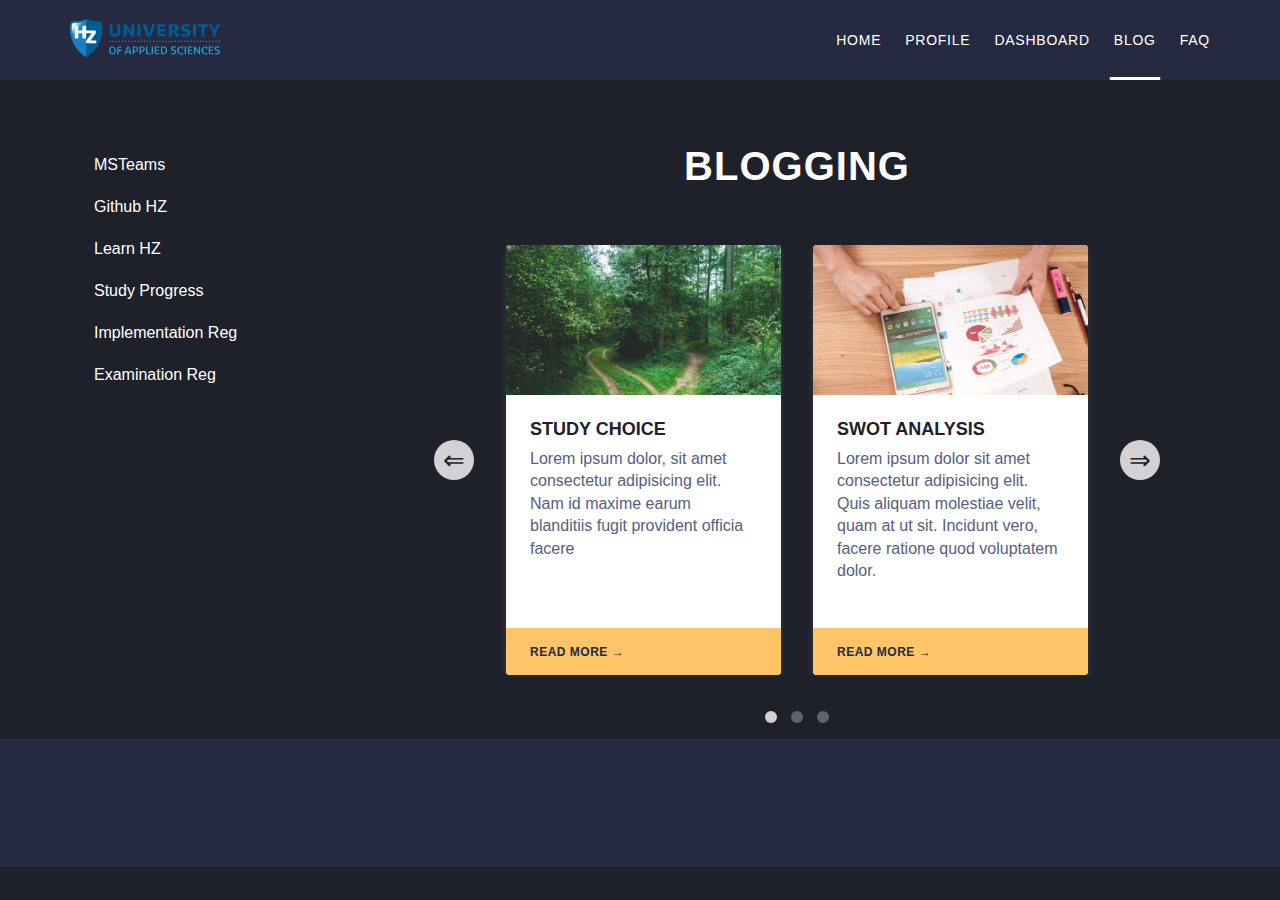
==== commit f67ea900: "Created dashboard" ====
--- a/blog.html
+++ b/blog.html
@@ -34,7 +34,7 @@
         </li>
       </ul>
     </nav>
-    <header class="section-header">
+    <header class="section-header padding-at-the-sides">
       <div
         class="flex align-center justify-between container height-for-header"
       >
@@ -65,325 +65,348 @@
         </nav>
       </div>
     </header>
-    <div class="container flex martop-header-height medium-gap flex-column">
-      <main class="section-main">
-        <h1 class="blog-heading">Blogging</h1>
-        <div class="post-outer-container post-outer-container--desktop">
-          <!-- Group 1 -->
-          <div class="post-group" id="group-1">
-            <a href="#group-3" class="arrow arrow--left">&lArr;</a>
-            <figure class="post">
-              <div class="post__image-container">
-                <img
-                  src="/images/coding.jpg"
-                  alt="A picture of HTML markup"
-                  class="post__image"
-                />
-              </div>
-              <div class="post__content">
-                <h3 class="post__heading">Study choice</h3>
-                <figcaption class="post__text">
-                  Lorem ipsum dolor, sit amet consectetur adipisicing elit. Nam
-                  id maxime earum blanditiis fugit provident officia facere
+    <div class="main-content-padding-block padding-at-the-sides">
+      <div class="flex gap flex-column container">
+        <main class="section-main">
+          <h1 class="blog-heading">Blogging</h1>
+          <div class="post-outer-container post-outer-container--desktop">
+            <!-- Group 1 -->
+            <div class="post-group" id="group-1">
+              <a href="#group-3" class="arrow arrow--left">&lArr;</a>
+              <figure class="post">
+                <div class="post__image-container">
+                  <img
+                    src="/images/choice.jpg"
+                    alt="A man standing in front of two roads from which he has to choose to move on."
+                    class="post__image post__image--study-choice"
+                  />
+                </div>
+                <div class="post__content">
+                  <h3 class="post__heading">Study choice</h3>
+                  <figcaption class="post__text">
+                    Lorem ipsum dolor, sit amet consectetur adipisicing elit.
+                    Nam id maxime earum blanditiis fugit provident officia
+                    facere
+                  </figcaption>
+                </div>
+                <a
+                  href="posts/study-choice-post.html"
+                  class="cta-btn martop-auto"
+                  >Read more &rarr;</a
+                >
+              </figure>
+              <figure class="post">
+                <div class="post__image-container">
+                  <img
+                    src="/images/swot-analysis.jpg"
+                    alt="A picture of HTML markup"
+                    class="post__image"
+                  />
+                </div>
+                <div class="post__content">
+                  <h3 class="post__heading">SWOT analysis</h3>
+                  <figcaption class="post__text">
+                    Lorem ipsum dolor sit amet consectetur adipisicing elit.
+                    Quis aliquam molestiae velit, quam at ut sit. Incidunt vero,
+                    facere ratione quod voluptatem dolor.
+                  </figcaption>
+                </div>
+                <a
+                  href="posts/swot-analysis-post.html"
+                  class="cta-btn martop-auto"
+                  >Read more &rarr;</a
+                >
+              </figure>
+              <a href="#group-2" class="arrow arrow--right">&rArr;</a>
+            </div>
+            <!-- Group 2 -->
+            <div class="post-group" id="group-2">
+              <a href="#group-1" class="arrow arrow--left">&lArr;</a>
+              <figure class="post">
+                <div class="post__image-container">
+                  <img
+                    src="/images/coding.jpg"
+                    alt="A picture of HTML markup"
+                    class="post__image"
+                  />
+                </div>
+                <div class="post__content">
+                  <h3 class="post__heading">Programming experience</h3>
+                  <figcaption class="post__text">
+                    Lorem ipsum dolor sit amet consectetur adipisicing elit.
+                    Iure iusto earum delectus tempore velit ratione obcaecati
+                    vitae cum deleniti! Cum, a aliquam.
+                  </figcaption>
+                </div>
+                <a
+                  href="posts/programming-experience-post.html"
+                  class="cta-btn martop-auto"
+                  >Read more &rarr;</a
+                >
+              </figure>
+              <figure class="post">
+                <div class="post__image-container">
+                  <img
+                    src="/images/feedback.jpg"
+                    alt="A picture of HTML markup"
+                    class="post__image"
+                  />
+                </div>
+                <figcaption class="post__content">
+                  <h3 class="post__heading">First feedback</h3>
+                  <p class="post__text">
+                    Lorem ipsum dolor sit amet consectetur adipisicing elit.
+                    Aspernatur sed impedit, ut quam voluptatum ab sunt
+                    voluptatem quasi excepturi odit.
+                  </p>
                 </figcaption>
-              </div>
-              <a href="posts/study-choice-post.html" class="cta-btn martop-auto"
-                >Read more &rarr;</a
-              >
-            </figure>
-            <figure class="post">
-              <div class="post__image-container">
-                <img
-                  src="/images/coding.jpg"
-                  alt="A picture of HTML markup"
-                  class="post__image"
-                />
-              </div>
-              <div class="post__content">
-                <h3 class="post__heading">SWOT analysis</h3>
-                <figcaption class="post__text">
-                  Lorem ipsum dolor sit amet, consectetur adipisicing elit.
-                  Nihil dolores sequi amet dicta, quam voluptatum.
-                </figcaption>
-              </div>
-              <a
-                href="posts/swot-analysis-post.html"
-                class="cta-btn martop-auto"
-                >Read more &rarr;</a
-              >
-            </figure>
-            <a href="#group-2" class="arrow arrow--right">&rArr;</a>
+                <a
+                  href="posts/first-feedback-post.html"
+                  class="cta-btn martop-auto"
+                  >Read more &rarr;</a
+                >
+              </figure>
+
+              <a href="#group-3" class="arrow arrow--right">&rArr;</a>
+            </div>
+            <!-- Group 3 -->
+            <div class="post-group" id="group-3">
+              <a href="#group-2" class="arrow arrow--left">&lArr;</a>
+              <figure class="post">
+                <div class="post__image-container">
+                  <img
+                    src="/images/ICT-AI.jpg"
+                    alt="A picture of a robot"
+                    class="post__image"
+                  />
+                </div>
+                <div class="post__content">
+                  <h3 class="post__heading">ICT Field of Work</h3>
+                  <figcaption class="post__text">
+                    Lorem ipsum dolor sit amet consectetur adipisicing elit. Ex
+                    neque quisquam nulla ipsum, necessitatibus minima veniam
+                    nobis quia eligendi atque et dicta libero odit cupiditate.
+                  </figcaption>
+                </div>
+                <a
+                  href="posts/study-choice-post.html"
+                  class="cta-btn martop-auto"
+                  >Read more &rarr;</a
+                >
+              </figure>
+
+              <a href="#group-1" class="arrow arrow--right">&rArr;</a>
+            </div>
+            <div class="dot-container">
+              <a href="#group-1" class="dot"></a>
+              <a href="#group-2" class="dot"></a>
+              <a href="#group-3" class="dot"></a>
+            </div>
           </div>
-          <!-- Group 2 -->
-          <div class="post-group" id="group-2">
-            <a href="#group-1" class="arrow arrow--left">&lArr;</a>
-            <figure class="post">
-              <div class="post__image-container">
-                <img
-                  src="/images/coding.jpg"
-                  alt="A picture of HTML markup"
-                  class="post__image"
-                />
-              </div>
-              <div class="post__content">
-                <h3 class="post__heading">Programming experience</h3>
-                <figcaption class="post__text">
-                  Lorem ipsum dolor sit amet consectetur adipisicing elit. Illum
-                  nemo rerum earum unde aperiam iusto et, ipsa maiores eum ut.
-                </figcaption>
-              </div>
-              <a
-                href="posts/programming-experience-post.html"
-                class="cta-btn martop-auto"
-                >Read more &rarr;</a
-              >
-            </figure>
-            <figure class="post">
-              <div class="post__image-container">
-                <img
-                  src="/images/coding.jpg"
-                  alt="A picture of HTML markup"
-                  class="post__image"
-                />
-              </div>
-              <div class="post__content">
-                <h3 class="post__heading">First feedback</h3>
-                <figcaption class="post__text">
-                  Lorem ipsum dolor sit amet consectetur adipisicing elit. Quis
-                  non porro esse ab reprehenderit quaerat eius rerum sapiente
-                  deserunt veritatis.
-                </figcaption>
-              </div>
-              <a
-                href="posts/first-feedback-post.html"
-                class="cta-btn martop-auto"
-                >Read more &rarr;</a
-              >
-            </figure>
-
-            <a href="#group-3" class="arrow arrow--right">&rArr;</a>
+          <!-- MOBILE -->
+          <div class="post-outer-container post-outer-container--mobile">
+            <!-- Group 1 -->
+            <div class="post-group" id="group-1-mobile">
+              <a href="#group-5-mobile" class="arrow arrow--left">&lArr;</a>
+              <figure class="post">
+                <div class="post__image-container">
+                  <img
+                    src="/images/choice.jpg"
+                    alt="A picture of HTML markup"
+                    class="post__image"
+                  />
+                </div>
+                <div class="post__content">
+                  <h3 class="post__heading">Study choice</h3>
+                  <figcaption class="post__text">
+                    Lorem ipsum dolor, sit amet consectetur adipisicing elit.
+                    Nam id maxime earum blanditiis fugit provident officia
+                    facere
+                  </figcaption>
+                </div>
+                <a
+                  href="posts/study-choice-post.html"
+                  class="cta-btn martop-auto"
+                  >Read more &rarr;</a
+                >
+              </figure>
+
+              <a href="#group-2-mobile" class="arrow arrow--right">&rArr;</a>
+            </div>
+            <!-- Group 2 -->
+            <div class="post-group" id="group-2-mobile">
+              <a href="#group-1-mobile" class="arrow arrow--left">&lArr;</a>
+              <figure class="post">
+                <div class="post__image-container">
+                  <img
+                    src="/images/swot-analysis.jpg"
+                    alt="A picture of HTML markup"
+                    class="post__image"
+                  />
+                </div>
+                <div class="post__content">
+                  <h3 class="post__heading">SWOT analysis</h3>
+                  <figcaption class="post__text">
+                    Lorem ipsum dolor sit amet, consectetur adipisicing elit.
+                    Nihil dolores sequi amet dicta, quam voluptatum.
+                  </figcaption>
+                </div>
+                <a
+                  href="posts/swot-analysis-post.html"
+                  class="cta-btn martop-auto"
+                  >Read more &rarr;</a
+                >
+              </figure>
+
+              <a href="#group-3-mobile" class="arrow arrow--right">&rArr;</a>
+            </div>
+            <!-- Group 3 -->
+            <div class="post-group" id="group-3-mobile">
+              <a href="#group-2-mobile" class="arrow arrow--left">&lArr;</a>
+              <figure class="post">
+                <div class="post__image-container">
+                  <img
+                    src="/images/coding.jpg"
+                    alt="A picture of HTML markup"
+                    class="post__image"
+                  />
+                </div>
+                <div class="post__content">
+                  <h3 class="post__heading">Programming experience</h3>
+                  <figcaption class="post__text">
+                    Lorem ipsum dolor sit amet consectetur adipisicing elit.
+                    Illum nemo rerum earum unde aperiam iusto et, ipsa maiores
+                    eum ut.
+                  </figcaption>
+                </div>
+                <a
+                  href="posts/programming-experience-post.html"
+                  class="cta-btn martop-auto"
+                  >Read more &rarr;</a
+                >
+              </figure>
+
+              <a href="#group-4-mobile" class="arrow arrow--right">&rArr;</a>
+            </div>
+            <!-- Group 4 -->
+            <div class="post-group" id="group-4-mobile">
+              <a href="#group-3-mobile" class="arrow arrow--left">&lArr;</a>
+              <figure class="post">
+                <div class="post__image-container">
+                  <img
+                    src="/images/feedback.jpg"
+                    alt="A picture of HTML markup"
+                    class="post__image"
+                  />
+                </div>
+                <div class="post__content">
+                  <h3 class="post__heading">First feedback</h3>
+                  <figcaption class="post__text">
+                    Lorem ipsum dolor sit amet consectetur adipisicing elit.
+                    Quis non porro esse ab reprehenderit quaerat eius rerum
+                    sapiente deserunt veritatis.
+                  </figcaption>
+                </div>
+                <a
+                  href="posts/first-feedback-post.html"
+                  class="cta-btn martop-auto"
+                  >Read more &rarr;</a
+                >
+              </figure>
+
+              <a href="#group-5-mobile" class="arrow arrow--right">&rArr;</a>
+            </div>
+            <!-- Group 5 -->
+            <div class="post-group" id="group-5-mobile">
+              <a href="#group-4-mobile" class="arrow arrow--left">&lArr;</a>
+              <figure class="post">
+                <div class="post__image-container">
+                  <img
+                    src="/images/ICT-AI.jpg"
+                    alt="A picture of HTML markup"
+                    class="post__image"
+                  />
+                </div>
+                <div class="post__content">
+                  <h3 class="post__heading">ICT Field of Work</h3>
+                  <figcaption class="post__text">
+                    Lorem ipsum dolor sit amet consectetur adipisicing elit. Ex
+                    neque quisquam nulla ipsum, necessitatibus minima veniam
+                    nobis quia eligendi atque et dicta libero odit cupiditate.
+                  </figcaption>
+                </div>
+                <a
+                  href="posts/study-choice-post.html"
+                  class="cta-btn martop-auto"
+                  >Read more &rarr;</a
+                >
+              </figure>
+
+              <a href="#group-1-mobile" class="arrow arrow--right">&rArr;</a>
+            </div>
+            <div class="dot-container">
+              <a href="#group-1-mobile" class="dot"></a>
+              <a href="#group-2-mobile" class="dot"></a>
+              <a href="#group-3-mobile" class="dot"></a>
+              <a href="#group-4-mobile" class="dot"></a>
+              <a href="#group-5-mobile" class="dot"></a>
+            </div>
           </div>
-          <!-- Group 3 -->
-          <div class="post-group" id="group-3">
-            <a href="#group-2" class="arrow arrow--left">&lArr;</a>
-            <figure class="post">
-              <div class="post__image-container">
-                <img
-                  src="/images/coding.jpg"
-                  alt="A picture of HTML markup"
-                  class="post__image"
-                />
-              </div>
-              <div class="post__content">
-                <h3 class="post__heading">Study choice</h3>
-                <figcaption class="post__text">
-                  Lorem ipsum dolor, sit amet consectetur adipisicing elit. Nam
-                  id maxime earum blanditiis fugit provident officia facere
-                  eligendi
-                </figcaption>
-              </div>
-              <a href="posts/study-choice-post.html" class="cta-btn martop-auto"
-                >Read more &rarr;</a
-              >
-            </figure>
-            <figure class="post">
-              <div class="post__image-container">
-                <img
-                  src="/images/coding.jpg"
-                  alt="A picture of HTML markup"
-                  class="post__image"
-                />
-              </div>
-              <div class="post__content">
-                <h3 class="post__heading">Study choice</h3>
-                <figcaption class="post__text">
-                  Lorem ipsum dolor, sit amet consectetur adipisicing elit. Nam
-                  id maxime earum blanditiis fugit provident officia facere
-                  eligendi
-                </figcaption>
-              </div>
-              <a href="posts/study-choice-post.html" class="cta-btn martop-auto"
-                >Read more &rarr;</a
-              >
-            </figure>
-
-            <a href="#group-1" class="arrow arrow--right">&rArr;</a>
-          </div>
-          <div class="dot-container">
-            <a href="#group-1" class="dot"></a>
-            <a href="#group-2" class="dot"></a>
-            <a href="#group-3" class="dot"></a>
-          </div>
-        </div>
-        <!-- MOBILE -->
-        <div class="post-outer-container post-outer-container--mobile">
-          <!-- Group 1 -->
-          <div class="post-group" id="group-1-mobile">
-            <a href="#group-4-mobile" class="arrow arrow--left">&lArr;</a>
-            <figure class="post">
-              <div class="post__image-container">
-                <img
-                  src="/images/coding.jpg"
-                  alt="A picture of HTML markup"
-                  class="post__image"
-                />
-              </div>
-              <div class="post__content">
-                <h3 class="post__heading">Study choice</h3>
-                <figcaption class="post__text">
-                  Lorem ipsum dolor, sit amet consectetur adipisicing elit. Nam
-                  id maxime earum blanditiis fugit provident officia facere
-                </figcaption>
-              </div>
-              <a href="posts/study-choice-post.html" class="cta-btn martop-auto"
-                >Read more &rarr;</a
-              >
-            </figure>
-
-            <a href="#group-2-mobile" class="arrow arrow--right">&rArr;</a>
-          </div>
-          <!-- Group 2 -->
-          <div class="post-group" id="group-2-mobile">
-            <a href="#group-1-mobile" class="arrow arrow--left">&lArr;</a>
-            <figure class="post">
-              <div class="post__image-container">
-                <img
-                  src="/images/coding.jpg"
-                  alt="A picture of HTML markup"
-                  class="post__image"
-                />
-              </div>
-              <div class="post__content">
-                <h3 class="post__heading">SWOT analysis</h3>
-                <figcaption class="post__text">
-                  Lorem ipsum dolor sit amet, consectetur adipisicing elit.
-                  Nihil dolores sequi amet dicta, quam voluptatum.
-                </figcaption>
-              </div>
-              <a
-                href="posts/swot-analysis-post.html"
-                class="cta-btn martop-auto"
-                >Read more &rarr;</a
-              >
-            </figure>
-
-            <a href="#group-3-mobile" class="arrow arrow--right">&rArr;</a>
-          </div>
-          <!-- Group 3 -->
-          <div class="post-group" id="group-3-mobile">
-            <a href="#group-2-mobile" class="arrow arrow--left">&lArr;</a>
-            <figure class="post">
-              <div class="post__image-container">
-                <img
-                  src="/images/coding.jpg"
-                  alt="A picture of HTML markup"
-                  class="post__image"
-                />
-              </div>
-              <div class="post__content">
-                <h3 class="post__heading">Programming experience</h3>
-                <figcaption class="post__text">
-                  Lorem ipsum dolor sit amet consectetur adipisicing elit. Illum
-                  nemo rerum earum unde aperiam iusto et, ipsa maiores eum ut.
-                </figcaption>
-              </div>
-              <a
-                href="posts/programming-experience-post.html"
-                class="cta-btn martop-auto"
-                >Read more &rarr;</a
-              >
-            </figure>
-
-            <a href="#group-4-mobile" class="arrow arrow--right">&rArr;</a>
-          </div>
-          <!-- Group 4 -->
-          <div class="post-group" id="group-4-mobile">
-            <a href="#group-3-mobile" class="arrow arrow--left">&lArr;</a>
-            <figure class="post">
-              <div class="post__image-container">
-                <img
-                  src="/images/coding.jpg"
-                  alt="A picture of HTML markup"
-                  class="post__image"
-                />
-              </div>
-              <div class="post__content">
-                <h3 class="post__heading">First feedback</h3>
-                <figcaption class="post__text">
-                  Lorem ipsum dolor sit amet consectetur adipisicing elit. Quis
-                  non porro esse ab reprehenderit quaerat eius rerum sapiente
-                  deserunt veritatis.
-                </figcaption>
-              </div>
-              <a
-                href="posts/first-feedback-post.html"
-                class="cta-btn martop-auto"
-                >Read more &rarr;</a
-              >
-            </figure>
-
-            <a href="#group-1-mobile" class="arrow arrow--right">&rArr;</a>
-          </div>
-          <div class="dot-container">
-            <a href="#group-1-mobile" class="dot"></a>
-            <a href="#group-2-mobile" class="dot"></a>
-            <a href="#group-3-mobile" class="dot"></a>
-            <a href="#group-4-mobile" class="dot"></a>
-          </div>
-        </div>
-      </main>
-      <aside class="section-aside">
-        <ul class="sidebar">
-          <li class="sidebar__item">
-            <a
-              href="https://teams.microsoft.com/_?culture=en-us&country=WW&lm=deeplink&lmsrc=homePageWeb&cmpid=WebSignIn#/school/teams-grid/General?ctx=teamsGrid"
-              target="_blank"
-              class="sidebar__link"
-              >MSTeams</a
-            >
-          </li>
-          <li class="sidebar__item">
-            <a
-              href="https://github.com/HZ-HBO-ICT"
-              target="_blank"
-              class="sidebar__link"
-              >Github HZ</a
-            >
-          </li>
-          <li class="sidebar__item">
-            <a
-              href="https://learn.hz.nl/my/"
-              target="_blank"
-              class="sidebar__link"
-              >Learn HZ</a
-            >
-          </li>
-          <li class="sidebar__item">
-            <a
-              href="https://hz.osiris-student.nl/#/home"
-              target="_blank"
-              class="sidebar__link"
-              >Study Progress</a
-            >
-          </li>
-          <li class="sidebar__item">
-            <a
-              href="https://glaze-donut-5a5.notion.site/Assignment-Specification-661c5ac5d7494328a58be61d00dd41e4"
-              target="_blank"
-              class="sidebar__link"
-              >Implementation Reg</a
-            >
-          </li>
-          <li class="sidebar__item">
-            <a
-              href="https://hz.nl/uploads/documents/1.4-Over-de-HZ/1.4.3.-Regelingen-en-documenten/EN/6.-Regulations-Study-Programmes/CER-HZ-Bachelor-full-time-2022-2023-DEF-June-13.pdf"
-              target="_blank"
-              class="sidebar__link"
-              >Examination Reg</a
-            >
-          </li>
-        </ul>
-      </aside>
+        </main>
+        <aside class="section-aside">
+          <ul class="sidebar">
+            <li class="sidebar__item">
+              <a
+                href="https://teams.microsoft.com/_?culture=en-us&country=WW&lm=deeplink&lmsrc=homePageWeb&cmpid=WebSignIn#/school/teams-grid/General?ctx=teamsGrid"
+                target="_blank"
+                class="sidebar__link"
+                >MSTeams</a
+              >
+            </li>
+            <li class="sidebar__item">
+              <a
+                href="https://github.com/HZ-HBO-ICT"
+                target="_blank"
+                class="sidebar__link"
+                >Github HZ</a
+              >
+            </li>
+            <li class="sidebar__item">
+              <a
+                href="https://learn.hz.nl/my/"
+                target="_blank"
+                class="sidebar__link"
+                >Learn HZ</a
+              >
+            </li>
+            <li class="sidebar__item">
+              <a
+                href="https://hz.osiris-student.nl/#/home"
+                target="_blank"
+                class="sidebar__link"
+                >Study Progress</a
+              >
+            </li>
+            <li class="sidebar__item">
+              <a
+                href="https://hz.nl/uploads/documents/1.4-Over-de-HZ/1.4.3.-Regelingen-en-documenten/OERS/2022-2023/IR-CER-HZ-B-HBO-ICT-full-time-2022-2023-DEF.pdf"
+                target="_blank"
+                class="sidebar__link"
+                >Implementation Reg</a
+              >
+            </li>
+            <li class="sidebar__item">
+              <a
+                href="https://hz.nl/uploads/documents/1.4-Over-de-HZ/1.4.3.-Regelingen-en-documenten/EN/6.-Regulations-Study-Programmes/CER-HZ-Bachelor-full-time-2022-2023-DEF-June-13.pdf"
+                target="_blank"
+                class="sidebar__link"
+                >Examination Reg</a
+              >
+            </li>
+          </ul>
+        </aside>
+      </div>
     </div>
+    <footer class="section-footer"></footer>
   </body>
 </html>
--- a/style.css
+++ b/style.css
@@ -5,6 +5,7 @@
   --header-height: 8rem;
   --gap-at-the-sides: 4.8rem;
   --border-radius: 4px;
+  --gap-between-sections: 6.4rem;
   --orange: hsl(37, 97%, 70%);
   --body-background: hsl(230, 17%, 14%);
   --header-background: hsl(228, 28%, 20%);
@@ -25,7 +26,7 @@
 }
 
 ::-webkit-scrollbar-thumb {
-  background-color: var(--text-white);
+  background-color: var(--orange);
   border-radius: 100px;
 }
 /* END: Scrollbar */
@@ -50,9 +51,8 @@
   overflow-x: hidden;
   background-color: var(--body-background);
   color: var(--text-white);
-  min-height: calc(100vh - var(--header-height));
+  min-height: 100vh;
   width: 100%;
-  padding: 0 var(--gap-at-the-sides);
 }
 
 ul {
@@ -67,54 +67,36 @@
   margin: 0 auto;
 }
 
+.flex {
+  display: flex;
+}
+
+.align-center {
+  align-items: center;
+}
+
+.justify-between {
+  justify-content: space-between;
+}
+
+.padding-at-the-sides {
+  padding-inline: var(--gap-at-the-sides);
+}
+
+.main-content-padding-block {
+  padding-block: var(--gap-between-sections);
+}
+
 .height-for-header {
   height: var(--header-height);
 }
 
-.martop-header-height {
-  margin-top: var(--header-height);
-  padding-top: 6.4rem;
-}
-
 .martop-auto {
   margin-top: auto;
 }
 
-.flex {
-  display: flex;
-}
-
-.align-center {
-  align-items: center;
-}
-
-.justify-between {
-  justify-content: space-between;
-}
-
-.medium-gap {
-  gap: 6.4rem;
-}
-
-.cta-btn:link,
-.cta-btn:visited {
-  display: block;
-  padding: 1.6rem 2.4rem;
-  text-transform: uppercase;
-  text-decoration: none;
-  font-size: 1.2rem;
-  font-weight: 700;
-  letter-spacing: 1px;
-  color: var(--header-background);
-  background-color: var(--orange);
-  border-top: 1px solid var(--orange);
-  transition: all 0.1s ease-in-out;
-}
-
-.cta-btn:hover,
-.cta-btn:active {
-  background-color: transparent;
-  border-top: 1px solid var(--header-background);
+.gap {
+  gap: var(--gap-between-sections);
 }
 
 /* ************************************************* */
@@ -133,8 +115,7 @@
 
 .section-header {
   width: 100%;
-  padding: 0 var(--gap-at-the-sides);
-  position: fixed;
+  position: sticky;
   top: 0;
   left: 0;
   z-index: 4999;
@@ -160,10 +141,6 @@
 .nav__list {
   gap: 2.4rem;
 }
-
-/* .nav__item {
-  height: 100%;
-} */
 
 .nav__link:link,
 .nav__link:visited {
@@ -224,7 +201,7 @@
   color: var(--text-white);
   text-decoration: none;
   overflow: hidden;
-  transition-delay: 140ms;
+  transition: color 0.075s ease-in 0.05s;
 }
 
 .sidebar__link:hover,
@@ -254,24 +231,23 @@
 /* ************************************************* */
 
 .section-main {
-  --section-gap: 3.2rem;
   flex: 1;
+  position: relative;
+}
+
+/* Profile */
+.image-outer-container {
   display: flex;
-  flex-direction: column;
-  gap: var(--section-gap);
-  position: relative;
-  /* overflow-x: hidden; */
-}
-
-/* Profile */
+  justify-content: center;
+  margin-bottom: 4.8rem;
+}
+
 .image-container {
   width: 15rem;
   aspect-ratio: 1;
   border-radius: 50%;
   overflow: hidden;
   outline: 2px solid var(--text-white);
-  margin-bottom: calc(var(--section-gap) + 1.6rem);
-  align-self: center;
 }
 
 .image {
@@ -281,8 +257,8 @@
   object-position: top center;
 }
 
-.information {
-  padding-left: 3.6rem;
+.information:not(:last-child) {
+  margin-bottom: 3.2rem;
 }
 
 .information__heading {
@@ -344,6 +320,7 @@
   display: flex;
   align-items: center;
   justify-content: space-between;
+  gap: 1rem;
   cursor: pointer;
   font-size: 1.8rem;
   font-weight: 700;
@@ -395,11 +372,12 @@
 /* Blog */
 
 .blog-heading {
-  align-self: center;
+  text-align: center;
   text-transform: uppercase;
-  letter-spacing: 1.5px;
-  font-size: 3.2rem;
+  letter-spacing: 1px;
+  font-size: 4rem;
   font-weight: 700;
+  margin-bottom: 5.6rem;
 }
 
 .post-outer-container {
@@ -414,15 +392,14 @@
 .post-group {
   display: grid;
   grid-auto-flow: column;
-  justify-content: space-around;
+  justify-content: center;
   align-items: center;
-  /* gap: 6.4rem; */
+  gap: 3.2rem;
   overflow-x: auto;
   position: relative;
 }
 
 .post {
-  flex-shrink: 0;
   display: flex;
   flex-direction: column;
   width: 27.5rem;
@@ -451,15 +428,37 @@
 
 .post__heading {
   font-weight: 600;
-  font-size: 1.6rem;
+  font-size: 1.8rem;
   text-transform: uppercase;
   margin-bottom: 0.8rem;
 }
 
 .post__text {
-  line-height: 1.5;
-  font-size: 1.4rem;
+  line-height: 1.4;
+  font-size: 1.6rem;
   color: var(--text-grayish-blue);
+}
+
+/* CTA-BTN */
+.cta-btn:link,
+.cta-btn:visited {
+  display: block;
+  padding: 1.6rem 2.4rem;
+  text-transform: uppercase;
+  text-decoration: none;
+  font-size: 1.2rem;
+  font-weight: 700;
+  letter-spacing: 0.5px;
+  color: var(--header-background);
+  background-color: var(--orange);
+  border-top: 1px solid var(--orange);
+  transition: all 0.15s ease-in-out;
+}
+
+.cta-btn:hover,
+.cta-btn:active {
+  background-color: transparent;
+  border-top: 1px solid var(--header-background);
 }
 
 /* Arrow */
@@ -542,6 +541,70 @@
 
 /* END: Blog */
 
+/* Dashboard */
+
+/* .table {
+  width: 100%;
+  color: var(--body-background);
+  border-collapse: collapse;
+}
+
+th.dashboard__column {
+  font-weight: 500;
+  background-color: var(--orange);
+  border-radius: var(--border-radius);
+  padding: 1.2rem;
+  border: 2px solid var(--body-background);
+}
+
+.dashboard__column {
+  padding: 1.2rem;
+  background-color: white;
+  border-radius: var(--border-radius);
+  vertical-align: middle;
+  text-align: center;
+} */
+
+.dashboard {
+  width: 100%;
+  display: grid;
+  row-gap: 4px;
+  column-gap: 4px;
+  grid-template-columns: repeat(5, minmax(max-content, 1fr));
+  grid-template-rows: repeat(13, 1fr);
+  color: var(--body-background);
+  padding-bottom: 2.4rem;
+  overflow-x: auto;
+}
+
+.dashboard__cell {
+  background-color: white;
+  border-radius: var(--border-radius);
+  display: grid;
+  place-items: center;
+  padding: 1.2rem;
+}
+
+.dashboard__heading {
+  background-color: var(--orange);
+  border-radius: var(--border-radius);
+  display: grid;
+  place-items: center;
+  padding: 1.2rem;
+  font-weight: 700;
+  text-transform: uppercase;
+}
+
+/* END: Dashboard */
+
+/* ************************************************* */
+/* FOOTER */
+/* ************************************************* */
+.section-footer {
+  padding: var(--gap-between-sections);
+  background-color: var(--header-background);
+}
+
 /* ************************************************* */
 /* RESPONSIVENESS */
 /* ************************************************* */
@@ -557,6 +620,10 @@
   /* 1060px */
   /* ************************************************* */
   /* GENERAL */
+  :root {
+    --gap-between-sections: 10rem;
+  }
+
   html {
     font-size: 62.5%;
   }
@@ -567,6 +634,11 @@
 
   .container {
     max-width: 85%;
+  }
+
+  .main-content-padding-block {
+    padding-block: 0;
+    padding-top: var(--gap-between-sections);
   }
 
   /* ************************************************* */
@@ -574,16 +646,12 @@
   /* ************************************************* */
   /* Profile */
   .image-container {
-    width: 25rem;
+    width: 20rem;
   }
 
   .information__heading {
-    font-size: 2.4rem;
-    margin-bottom: 2.4rem;
-  }
-
-  .information__list {
-    margin-bottom: 3.2rem;
+    font-size: 2.2rem;
+    margin-bottom: 1.6rem;
   }
 
   .information__item {
@@ -601,7 +669,7 @@
   /* ASIDE */
   /* ************************************************* */
   .section-aside {
-    order: 1;
+    order: 0;
     flex: none;
     position: relative;
     background-color: var(--text-white);
@@ -633,6 +701,7 @@
   .sidebar {
     flex-direction: row;
     flex-wrap: wrap;
+    align-items: center;
   }
 
   .sidebar__item {
@@ -644,10 +713,8 @@
   .sidebar__link:link,
   .sidebar__link:visited {
     padding: 2rem;
-    padding-left: 2.4rem;
     color: var(--body-background);
-    transition: box-shadow 0.2s ease-in-out;
-    transition-delay: 150ms;
+    transition: color 0.075s ease-in 0.05s, box-shadow 0.35s ease-in;
   }
 
   .sidebar__link:hover,
@@ -659,6 +726,13 @@
   .sidebar__link::before {
     background-color: var(--body-background);
   }
+
+  /* ************************************************* */
+  /* FOOTER */
+  /* ************************************************* */
+  /* .section-footer {
+    background-color: var(--body-background);
+  } */
 }
 
 @media (max-width: 56.25em) {
@@ -679,11 +753,14 @@
   }
 
   .post-group {
-    justify-content: center;
-    gap: 3.2rem;
+    gap: 2.4rem;
   }
 
   .post-group:nth-child(4):target ~ .dot-container > .dot:nth-child(4) {
+    background-color: var(--dot-active);
+  }
+
+  .post-group:nth-child(5):target ~ .dot-container > .dot:nth-child(5) {
     background-color: var(--dot-active);
   }
   /* END: Blog */
@@ -717,7 +794,7 @@
 
   /* Profile */
   .image-container {
-    width: 20rem;
+    width: 18rem;
   }
 
   .information__heading {
@@ -932,13 +1009,26 @@
 @media (max-width: 27.5em) {
   /* 440px */
 
+  /* GENERAL */
   :root {
     --gap-at-the-sides: 2.4rem;
   }
 
+  html {
+    font-size: 56.25%;
+  }
+
   /* FAQ */
+  .faq__question {
+    display: block;
+  }
+
   .faq__text {
     width: 95%;
+  }
+
+  .faq__toggle:checked + .faq__question .faq__arrow {
+    transform: rotate(180deg) translateY(2px);
   }
   /* END: FAQ */
 
@@ -947,10 +1037,6 @@
     width: 15rem;
     margin-bottom: 1rem;
   }
-
-  .information {
-    padding-left: 0;
-  }
   /* END: Profile */
 
   /* Blog */
@@ -980,10 +1066,32 @@
   }
   /* END: Blog */
 
-  /* FAQ */
-  .faq__arrow {
+  /* ASIDE */
+
+  .sidebar {
+    flex-direction: column;
+    align-items: initial;
+  }
+
+  .sidebar__link:link,
+  .sidebar__link:visited {
+    text-align: center;
+    transition: all 0.2s ease-in 0s;
+    border-bottom: 1px solid var(--text-grayish-blue);
+  }
+
+  .sidebar__item:last-child .sidebar__link:link,
+  .sidebar__item:last-child .sidebar__link:link {
+    border-bottom: none;
+  }
+
+  .sidebar__link:hover,
+  .sidebar__link:active {
+    background-color: var(--body-background);
+  }
+
+  .sidebar__link::before {
     display: none;
   }
-
-  /* END: FAQ */
-}
+  /* END: ASIDE */
+}
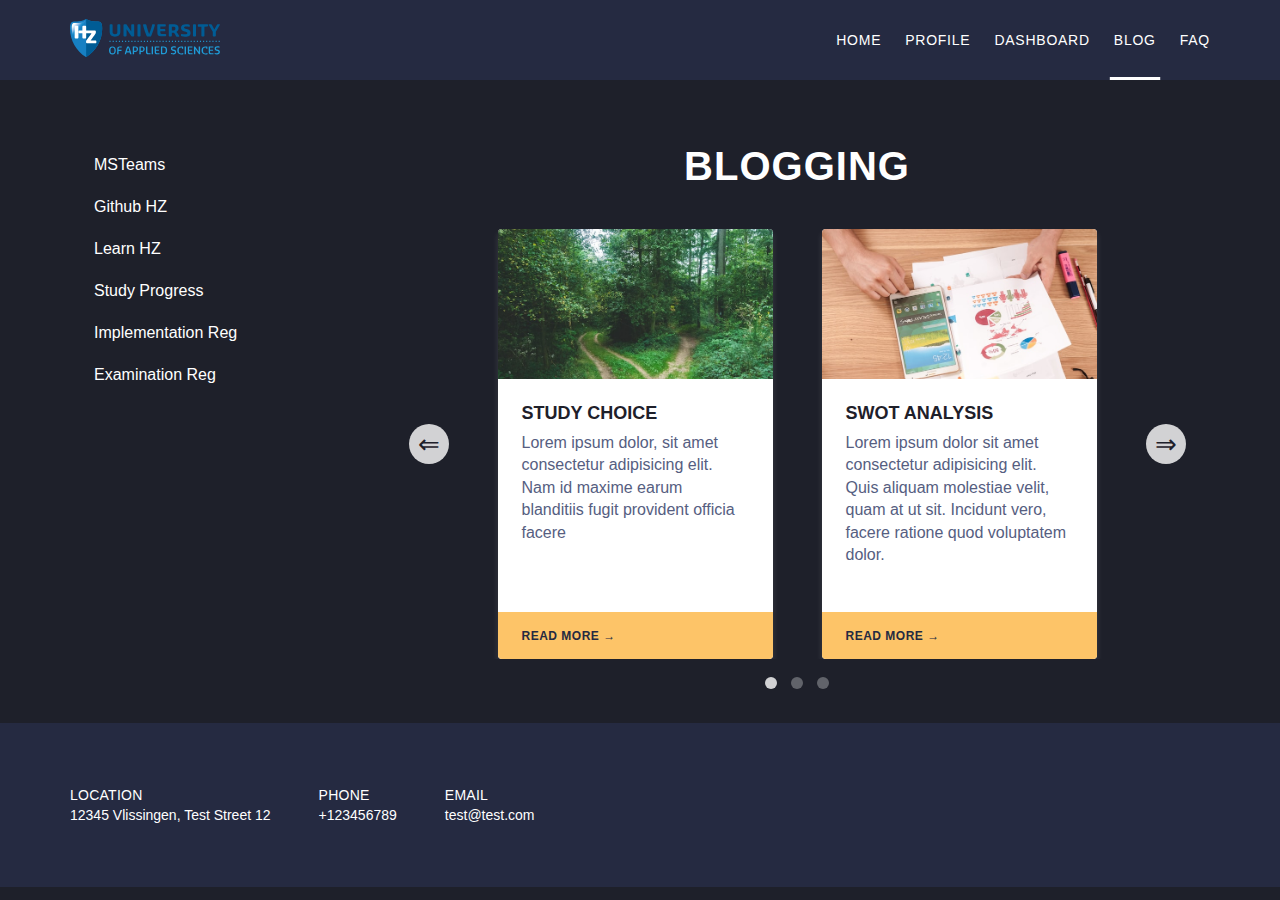
==== commit 85701bcc: "Created Footer" ====
--- a/blog.html
+++ b/blog.html
@@ -68,7 +68,7 @@
     <div class="main-content-padding-block padding-at-the-sides">
       <div class="flex gap flex-column container">
         <main class="section-main">
-          <h1 class="blog-heading">Blogging</h1>
+          <h1 class="heading-primary">Blogging</h1>
           <div class="post-outer-container post-outer-container--desktop">
             <!-- Group 1 -->
             <div class="post-group" id="group-1">
@@ -189,7 +189,7 @@
                   </figcaption>
                 </div>
                 <a
-                  href="posts/study-choice-post.html"
+                  href="posts/ict-field-of-work.html"
                   class="cta-btn martop-auto"
                   >Read more &rarr;</a
                 >
@@ -336,7 +336,7 @@
                   </figcaption>
                 </div>
                 <a
-                  href="posts/study-choice-post.html"
+                  href="posts/ict-field-of-work.html"
                   class="cta-btn martop-auto"
                   >Read more &rarr;</a
                 >
@@ -407,6 +407,23 @@
         </aside>
       </div>
     </div>
-    <footer class="section-footer"></footer>
+    <footer class="section-footer">
+      <div class="container">
+        <ul class="footer__list">
+          <li class="footer__item">
+            <span>Location</span>
+            <span>12345 Vlissingen, Test Street 12</span>
+          </li>
+          <li class="footer__item">
+            <span>Phone</span>
+            <span>+123456789</span>
+          </li>
+          <li class="footer__item">
+            <span>Email</span>
+            <span>test@test.com</span>
+          </li>
+        </ul>
+      </div>
+    </footer>
   </body>
 </html>
--- a/style.css
+++ b/style.css
@@ -59,6 +59,15 @@
   list-style: none;
 }
 
+.heading-primary {
+  text-align: center;
+  text-transform: uppercase;
+  letter-spacing: 1px;
+  font-size: 4rem;
+  font-weight: 700;
+  margin-bottom: 4rem;
+}
+
 /* HELPER CLASSES */
 
 .container {
@@ -235,6 +244,21 @@
   position: relative;
 }
 
+/* Index */
+
+.home-text-container {
+  display: flex;
+  justify-content: center;
+}
+
+.home-text {
+  line-height: 1.4;
+  font-size: 1.8rem;
+  width: 90%;
+}
+
+/* END: Index */
+
 /* Profile */
 .image-outer-container {
   display: flex;
@@ -371,15 +395,6 @@
 
 /* Blog */
 
-.blog-heading {
-  text-align: center;
-  text-transform: uppercase;
-  letter-spacing: 1px;
-  font-size: 4rem;
-  font-weight: 700;
-  margin-bottom: 5.6rem;
-}
-
 .post-outer-container {
   display: grid;
   grid-auto-flow: column;
@@ -392,9 +407,9 @@
 .post-group {
   display: grid;
   grid-auto-flow: column;
-  justify-content: center;
+  justify-content: space-around;
   align-items: center;
-  gap: 3.2rem;
+  /* gap: 3.2rem; */
   overflow-x: auto;
   position: relative;
 }
@@ -491,7 +506,7 @@
 .dot-container {
   position: absolute;
   left: 50%;
-  bottom: -4.8rem;
+  bottom: -3rem;
   transform: translateX(-50%);
   display: flex;
   gap: 1.4rem;
@@ -540,6 +555,25 @@
 }
 
 /* END: Blog */
+
+/* Post */
+.individual-post-title {
+  font-size: 4.2rem;
+  text-align: center;
+  margin-bottom: 3.2rem;
+}
+
+.individual-post-text-container {
+  display: grid;
+  justify-content: center;
+}
+
+.individual-post-text {
+  max-width: 80ch;
+  text-align: justify;
+  line-height: 1.5;
+}
+/* END: Post */
 
 /* Dashboard */
 
@@ -595,14 +629,80 @@
   text-transform: uppercase;
 }
 
+/* Progress bar */
+.progress {
+  --progress-padding: 2px;
+  --progress-font-size: 1.6rem;
+  width: 100%;
+  height: calc(var(--progress-font-size) + 2 * var(--progress-padding));
+  padding: var(--progress-padding);
+  font-size: var(--progress-font-size);
+  line-height: 1;
+  border-radius: 100px;
+  overflow: hidden;
+  background-color: var(--text-white);
+  position: relative;
+  margin-top: 2.4rem;
+}
+
+.progress__bar {
+  width: 50%;
+  height: 100%;
+  border-radius: 100px;
+  background-color: var(--orange);
+  color: var(--body-background);
+}
+
+.progress__bar span {
+  position: absolute;
+  top: 50%;
+  left: 50%;
+  transform: translate(-50%, -50%);
+  font-weight: 700;
+}
+
+/* .progress__bar span {
+  position: absolute;
+  left: 50%;
+  top: 50%;
+  transform: translate(-50%, -50%);
+} */
+
 /* END: Dashboard */
 
 /* ************************************************* */
 /* FOOTER */
 /* ************************************************* */
 .section-footer {
-  padding: var(--gap-between-sections);
+  padding-block: var(--gap-between-sections);
+  padding-inline: var(--gap-at-the-sides);
   background-color: var(--header-background);
+  display: flex;
+  justify-content: center;
+}
+
+.footer__list {
+  display: flex;
+  align-items: center;
+  justify-content: center;
+  gap: 4.8rem;
+  width: max-content;
+}
+
+.footer__item {
+  display: flex;
+  flex-direction: column;
+  gap: 4px;
+}
+
+.footer__item span:nth-child(1) {
+  text-transform: uppercase;
+  letter-spacing: 0.25px;
+  font-size: 1.4rem;
+}
+
+.footer__item span:nth-child(2) {
+  font-size: 1.4rem;
 }
 
 /* ************************************************* */
@@ -644,6 +744,13 @@
   /* ************************************************* */
   /* MAIN */
   /* ************************************************* */
+
+  /* Home */
+  .home-text {
+    width: 100%;
+  }
+  /* END: Home */
+
   /* Profile */
   .image-container {
     width: 20rem;
@@ -726,13 +833,6 @@
   .sidebar__link::before {
     background-color: var(--body-background);
   }
-
-  /* ************************************************* */
-  /* FOOTER */
-  /* ************************************************* */
-  /* .section-footer {
-    background-color: var(--body-background);
-  } */
 }
 
 @media (max-width: 56.25em) {
@@ -753,7 +853,8 @@
   }
 
   .post-group {
-    gap: 2.4rem;
+    justify-content: center;
+    gap: 3.2rem;
   }
 
   .post-group:nth-child(4):target ~ .dot-container > .dot:nth-child(4) {
@@ -1004,6 +1105,14 @@
     letter-spacing: 0;
   }
   /* END: FAQ */
+
+  /* ***************************************** */
+  /* FOOTER */
+  /* ***************************************** */
+  .footer__list {
+    align-items: stretch;
+    flex-direction: column;
+  }
 }
 
 @media (max-width: 27.5em) {
@@ -1016,6 +1125,10 @@
 
   html {
     font-size: 56.25%;
+  }
+
+  .heading-primary {
+    margin-bottom: 2.4rem;
   }
 
   /* FAQ */
@@ -1048,11 +1161,6 @@
     grid-auto-flow: row;
     grid-auto-columns: 100%;
     gap: 4.8rem;
-  }
-
-  .blog-heading {
-    letter-spacing: 1px;
-    font-size: 4.8rem;
   }
 
   /* Arrow */
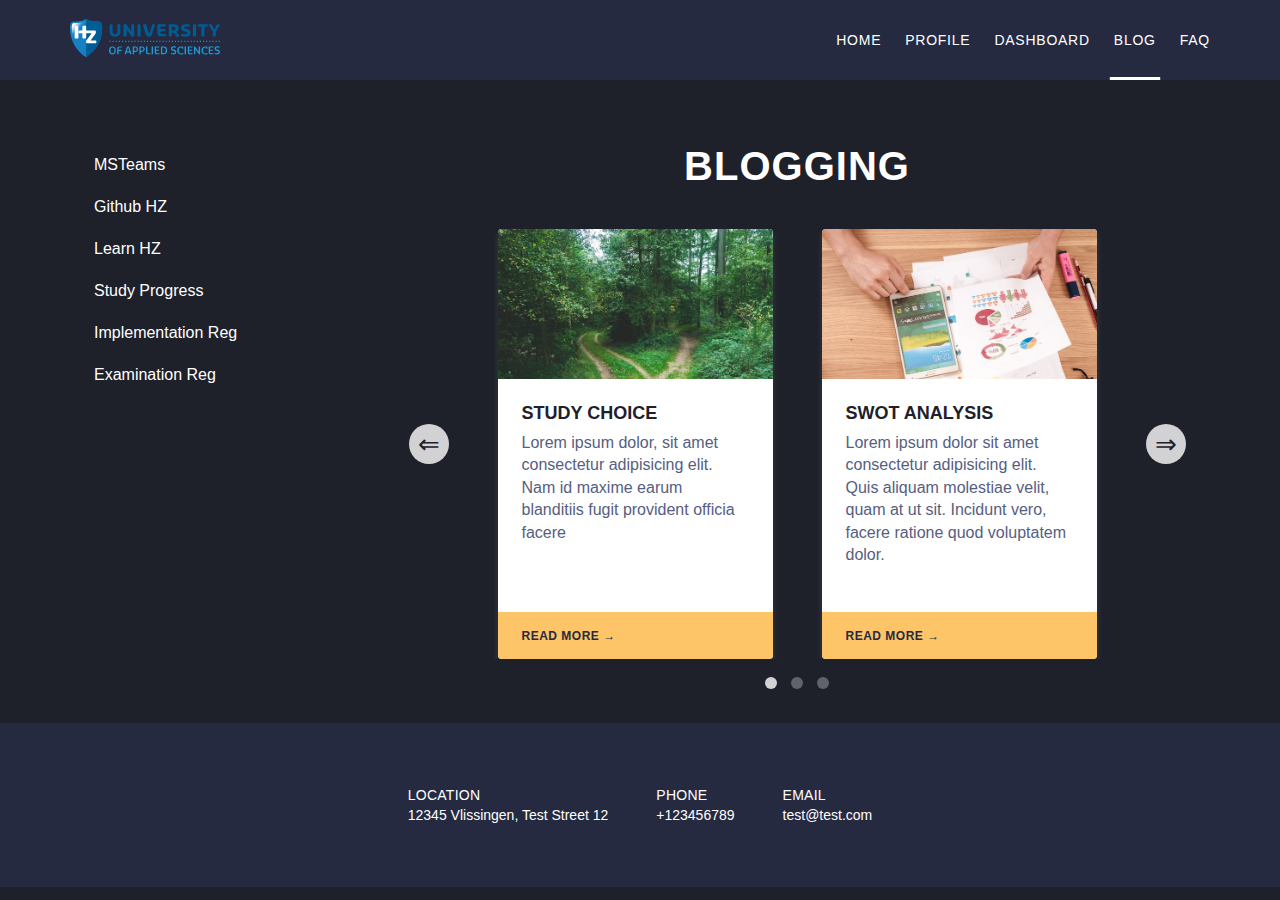
==== commit e0816ff2: "Blog footer fixed" ====
--- a/blog.html
+++ b/blog.html
@@ -408,22 +408,20 @@
       </div>
     </div>
     <footer class="section-footer">
-      <div class="container">
-        <ul class="footer__list">
-          <li class="footer__item">
-            <span>Location</span>
-            <span>12345 Vlissingen, Test Street 12</span>
-          </li>
-          <li class="footer__item">
-            <span>Phone</span>
-            <span>+123456789</span>
-          </li>
-          <li class="footer__item">
-            <span>Email</span>
-            <span>test@test.com</span>
-          </li>
-        </ul>
-      </div>
+      <ul class="footer__list">
+        <li class="footer__item">
+          <span>Location</span>
+          <span>12345 Vlissingen, Test Street 12</span>
+        </li>
+        <li class="footer__item">
+          <span>Phone</span>
+          <span>+123456789</span>
+        </li>
+        <li class="footer__item">
+          <span>Email</span>
+          <span>test@test.com</span>
+        </li>
+      </ul>
     </footer>
   </body>
 </html>
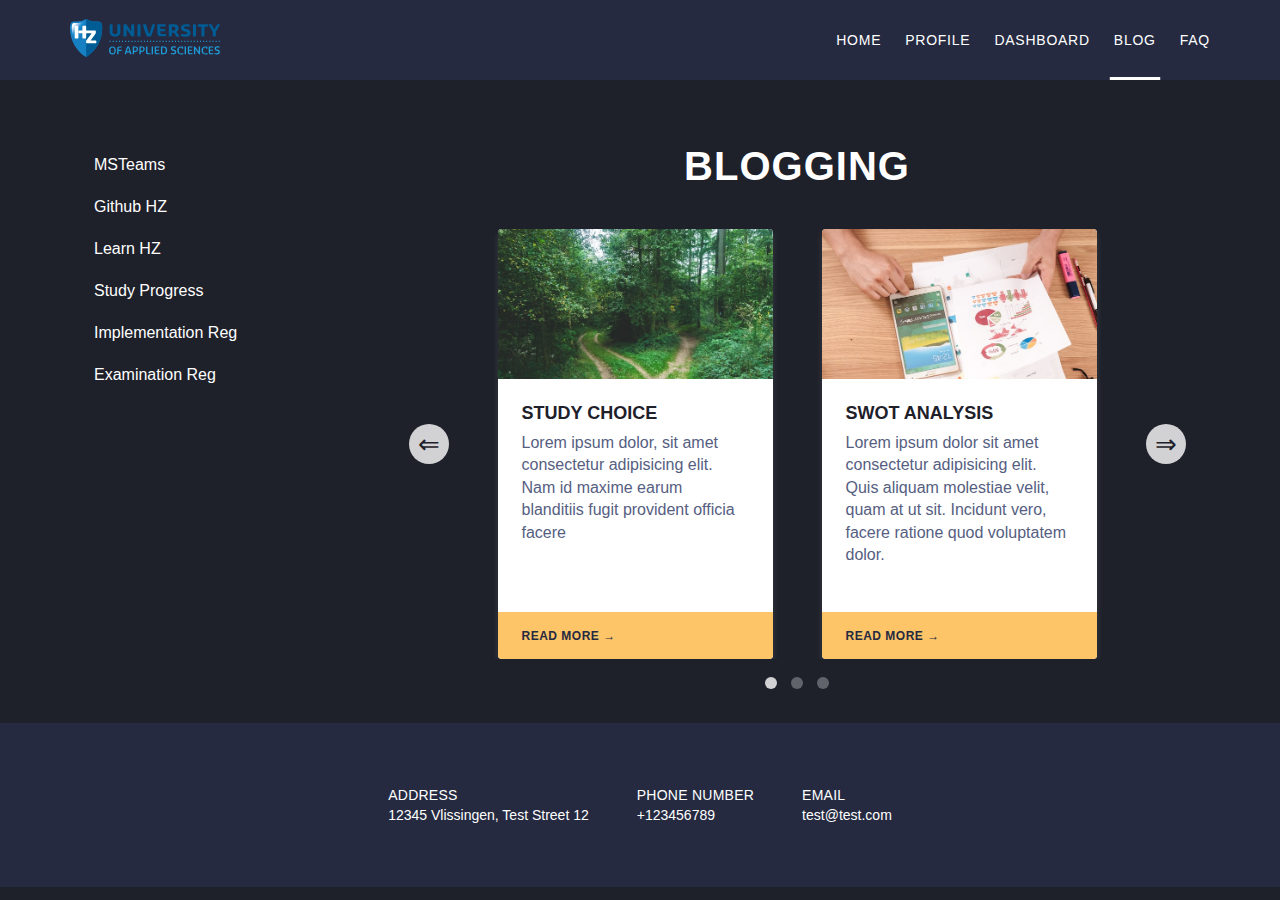
==== commit bb60f3f6: "Footer text changed" ====
--- a/blog.html
+++ b/blog.html
@@ -410,11 +410,11 @@
     <footer class="section-footer">
       <ul class="footer__list">
         <li class="footer__item">
-          <span>Location</span>
+          <span>Address</span>
           <span>12345 Vlissingen, Test Street 12</span>
         </li>
         <li class="footer__item">
-          <span>Phone</span>
+          <span>Phone Number</span>
           <span>+123456789</span>
         </li>
         <li class="footer__item">
